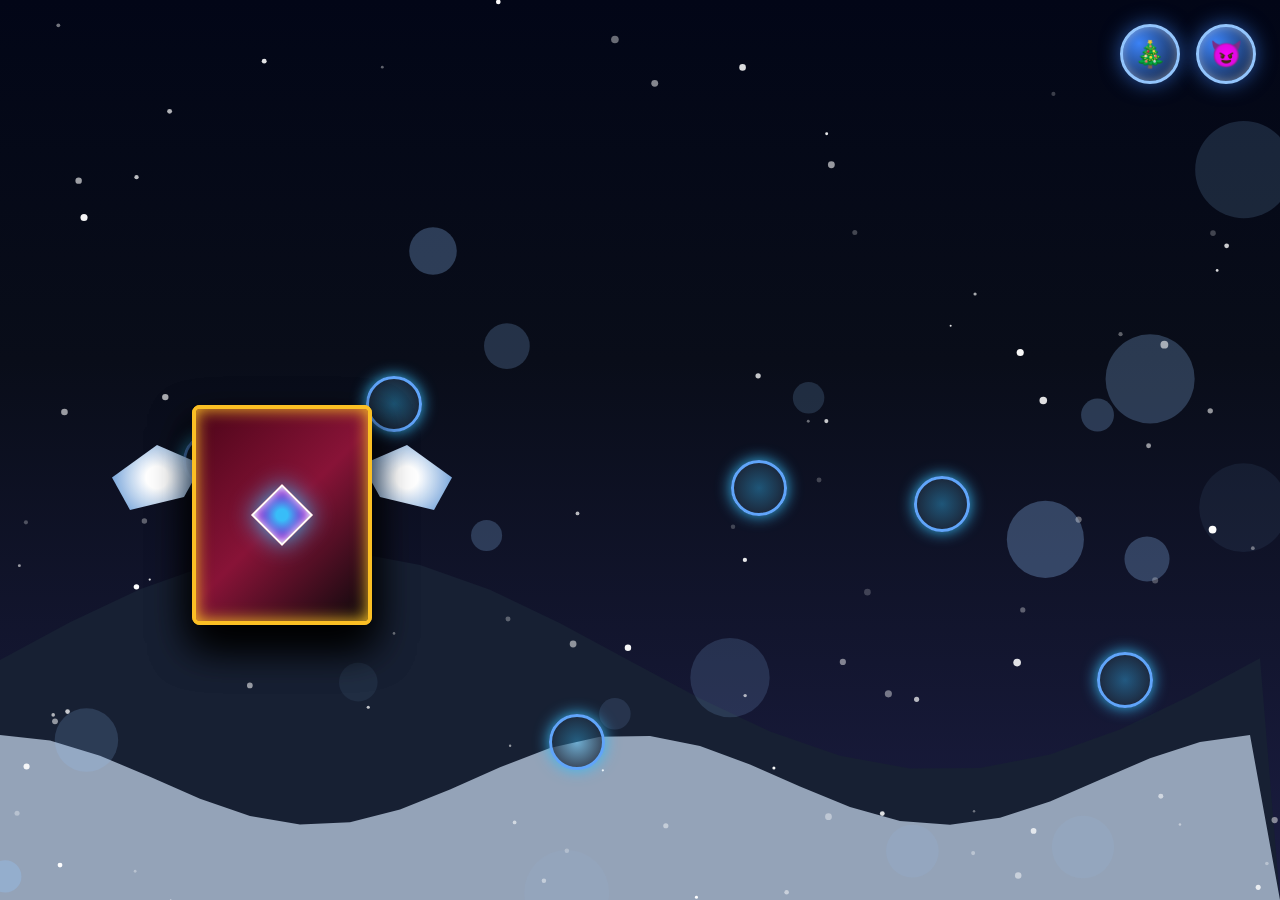
==== index.html @ 7436c9f9 "Fix HTML syntax for opening html tag" ====
<!DOCTYPE html>
<html lang="en"> 
<head>
  <meta charset="UTF-8" />
  <meta name="viewport" content="width=device-width, initial-scale=1.0"/>
  <title>2G Boys Holiday Grimoire 🎄</title>
  <link rel="stylesheet" href="style.css" />
  <link href="https://fonts.googleapis.com/css2?family=Press+Start+2P&family=VT323&display=swap" rel="stylesheet">
</head>
<body>

  <!-- Audio Streams -->
  <audio id="audio-cozy" loop src="cozy-lofi.mp3"></audio>
  <audio id="audio-hype" loop src="hype-festive.mp3"></audio>

  <!-- Game-Quality Multi-layered Canvas World (Snow, Bokeh, Parallax) -->
  <canvas id="game-canvas"></canvas>

  <!-- Interactive Community Snowflake Layer -->
  <div id="snowflake-layer"></div>

  <!-- Winged Grimoire Entity -->
  <div id="grimoire-container" class="flying">
    <div id="grimoire">
      <div class="wing left-wing"></div>
      <div class="cover front-cover">
        <div class="arcane-gem"></div>
      </div>
      <div class="pages-block">
        <div class="message-pane" id="message-pane">
          <h2 class="flourish-title">MERRY CHRISTMAS</h2>
          <p class="flourish-subtitle">From the 2G boys of the free land of America 🇺🇸✨</p>
        </div>
        <div class="screen-pane" id="screen-pane" style="display: none;">
          <iframe 
            id="homealone-iframe"
            src="https://www.youtube.com/embed/rC_Yg_U2N48?enablejsapi=1" 
            title="Home Alone" 
            allow="autoplay; encrypted-media" 
            allowfullscreen>
          </iframe>
        </div>
      </div>
      <div class="cover back-cover"></div>
      <div class="wing right-wing"></div>
    </div>
  </div>

  <!-- Dual Emoji Audio HUD Controls -->
  <div class="hud-dock">
    <button id="btn-holiday" class="hud-orb" title="Festive Vibe">🎄</button>
    <button id="btn-devil" class="hud-orb" title="Phonk Vibe">😈</button>
  </div>

  <!-- Cinematic Flash & Particle Burst Wave -->
  <div id="flash-core"></div>

  <!-- Yu-Gi-Oh Style Hologram Modal -->
  <div id="hologram-modal" class="modal-hidden">
    <div class="holo-card">
      <div class="holo-foil"></div>
      <div class="holo-frame-art" id="holo-portrait"></div>
      <div class="holo-name" id="holo-name">FILLER NAME</div>
      <div class="holo-rank">★ 2G LEGENDARY CREW ★</div>
    </div>
  </div>

  <script src="script.js"></script>
</body>
</html>
---- style.css ----
* {
  box-sizing: border-box;
  margin: 0;
  padding: 0;
  user-select: none;
}

body, html {
  width: 100%;
  height: 100%;
  overflow: hidden;
  font-family: 'Press Start 2P', cursive;
  background-color: #020617;
}

/* Canvas Game World */
#game-canvas {
  position: absolute;
  top: 0;
  left: 0;
  width: 100%;
  height: 100%;
  z-index: 1;
  pointer-events: none;
}

#snowflake-layer {
  position: absolute;
  top: 0;
  left: 0;
  width: 100%;
  height: 100%;
  z-index: 2;
  pointer-events: none;
}

/* HUD Audio Controls */
.hud-dock {
  position: fixed;
  top: 24px;
  right: 24px;
  z-index: 100;
  display: flex;
  gap: 16px;
}

.hud-orb {
  width: 60px;
  height: 60px;
  border-radius: 50%;
  background: radial-gradient(circle at 30% 30%, #3b82f6, #0f172a);
  border: 3px solid #93c5fd;
  box-shadow: 0 0 20px rgba(59, 130, 246, 0.6), inset 0 0 10px rgba(255, 255, 255, 0.4);
  font-size: 26px;
  cursor: pointer;
  display: flex;
  align-items: center;
  justify-content: center;
  transition: transform 0.2s, box-shadow 0.2s;
}

.hud-orb:hover {
  transform: scale(1.15) rotate(8deg);
  box-shadow: 0 0 30px rgba(147, 197, 253, 0.9);
}

.hud-orb.active {
  border-color: #f43f5e;
  box-shadow: 0 0 30px #f43f5e, inset 0 0 15px #ffe4e6;
}

/* Cinematic Flash Core */
#flash-core {
  position: fixed;
  top: 0;
  left: 0;
  width: 100vw;
  height: 100vh;
  background: radial-gradient(circle, #ffffff 15%, rgba(244,63,94,0.8) 50%, rgba(2,6,23,0) 100%);
  opacity: 0;
  pointer-events: none;
  z-index: 500;
  transition: opacity 0.5s ease-out;
}

#flash-core.active {
  opacity: 1;
}

/* Grimoire Entity */
#grimoire-container {
  position: absolute;
  top: 45%;
  left: 15%;
  z-index: 10;
  cursor: pointer;
  perspective: 1400px;
  transition: all 1s cubic-bezier(0.25, 1, 0.5, 1);
}

#grimoire-container.flying {
  animation: atmosphericFlight 5s infinite ease-in-out;
}

@keyframes atmosphericFlight {
  0%, 100% { transform: translateY(0px) rotate(3deg) scale(1); }
  50% { transform: translateY(-30px) rotate(-3deg) scale(1.05); }
}

#grimoire {
  width: 180px;
  height: 220px;
  position: relative;
  transform-style: preserve-3d;
  transition: transform 1.4s cubic-bezier(0.34, 1.56, 0.64, 1);
}

.cover {
  position: absolute;
  width: 100%;
  height: 100%;
  border-radius: 8px;
  background: linear-gradient(135deg, #4c0519 0%, #881337 50%, #09090b 100%);
  border: 4px solid #fbbf24;
  box-shadow: inset 0 0 16px #fbbf24, 0 20px 40px rgba(0,0,0,0.95);
}

.front-cover {
  z-index: 5;
  transform-origin: left center;
  transition: transform 1.4s cubic-bezier(0.4, 0, 0.2, 1);
  display: flex;
  align-items: center;
  justify-content: center;
}

.arcane-gem {
  width: 44px;
  height: 44px;
  background: radial-gradient(circle, #38bdf8 20%, #7e22ce 80%);
  transform: rotate(45deg);
  border: 2px solid #fff;
  box-shadow: 0 0 25px #38bdf8, inset 0 0 10px #fff;
}

.pages-block {
  position: absolute;
  width: 96%;
  height: 96%;
  top: 2%;
  left: 2%;
  background: #fef3c7;
  border-radius: 6px;
  box-shadow: inset 0 0 18px rgba(180, 83, 9, 0.5);
  padding: 18px;
  display: flex;
  flex-direction: column;
  justify-content: center;
  align-items: center;
  text-align: center;
  z-index: 3;
}

/* Artistic Angled Flourishing Red Typography */
.message-pane {
  display: flex;
  flex-direction: column;
  gap: 16px;
  transform: rotate(-3deg);
}

.flourish-title {
  font-size: 14px;
  color: #9f1239;
  text-shadow: 3px 3px #fde047, -1px -1px #fff;
  letter-spacing: 1px;
  transform: rotate(2deg);
}

.flourish-subtitle {
  font-size: 9px;
  color: #1e1b4b;
  line-height: 1.6;
  transform: rotate(-1.5deg);
}

/* Winged Flight Dynamics */
.wing {
  position: absolute;
  top: 40px;
  width: 90px;
  height: 65px;
  background: radial-gradient(circle, #ffffff 20%, rgba(147,197,253,0.85) 80%);
  clip-path: polygon(0 50%, 50% 0, 100% 30%, 80% 80%, 20% 100%);
  z-index: 1;
}

.left-wing { left: -80px; animation: flapL 0.45s infinite alternate ease-in-out; }
.right-wing { right: -80px; transform: scaleX(-1); animation: flapR 0.45s infinite alternate ease-in-out; }

@keyframes flapL { from { transform: rotate(0deg); } to { transform: rotate(-38deg); } }
@keyframes flapR { from { transform: scaleX(-1) rotate(0deg); } to { transform: scaleX(-1) rotate(-38deg); } }

/* Open Screen Transformation */
#grimoire-container.open {
  top: 50% !important;
  left: 50% !important;
  transform: translate(-50%, -50%) scale(2.8) !important;
}

#grimoire-container.open .front-cover {
  transform: rotateY(-172deg);
}

.screen-pane {
  width: 100%;
  height: 100%;
}

.screen-pane iframe {
  width: 100%;
  height: 100%;
  border: none;
  border-radius: 4px;
}

/* Glowing Community Friend Snowflakes with Embedded Face Previews */
.friend-node {
  position: absolute;
  width: 56px;
  height: 56px;
  border-radius: 50%;
  background: radial-gradient(circle, rgba(56,189,248,0.4) 0%, rgba(30,41,59,0.8) 80%);
  border: 3px solid #60a5fa;
  box-shadow: 0 0 15px #38bdf8;
  cursor: pointer;
  display: flex;
  align-items: center;
  justify-content: center;
  overflow: hidden;
  transition: transform 0.3s cubic-bezier(0.34, 1.56, 0.64, 1), box-shadow 0.3s;
  animation: snowflakePulse 3s infinite ease-in-out;
}

@keyframes snowflakePulse {
  0%, 100% { box-shadow: 0 0 12px #38bdf8; transform: scale(1); }
  50% { box-shadow: 0 0 22px #93c5fd, 0 0 35px #f43f5e; transform: scale(1.08); }
}

.friend-node:hover {
  transform: scale(1.4) rotate(15deg);
  border-color: #f43f5e;
}

.friend-thumb {
  width: 100%;
  height: 100%;
  background-size: cover;
  background-position: center;
  opacity: 0.85;
}

/* Yu-Gi-Oh Hologram Card Modal */
#hologram-modal {
  position: fixed;
  top: 0;
  left: 0;
  width: 100vw;
  height: 100vh;
  background: rgba(2, 6, 23, 0.9);
  backdrop-filter: blur(12px);
  z-index: 1000;
  display: flex;
  align-items: center;
  justify-content: center;
  transition: opacity 0.4s;
}

#hologram-modal.modal-hidden {
  opacity: 0;
  pointer-events: none;
}

.holo-card {
  width: 310px;
  height: 430px;
  background: linear-gradient(135deg, #1e293b, #09090b);
  border: 6px solid #fbbf24;
  border-radius: 14px;
  box-shadow: 0 0 60px #38bdf8, inset 0 0 20px #fbbf24;
  display: flex;
  flex-direction: column;
  align-items: center;
  padding: 18px;
  position: relative;
  animation: holoPop 0.5s cubic-bezier(0.175, 0.885, 0.32, 1.275);
}

@keyframes holoPop {
  0% { transform: scale(0.2) rotate(-25deg); opacity: 0; }
  100% { transform: scale(1) rotate(0deg); opacity: 1; }
}

.holo-frame-art {
  width: 100%;
  height: 240px;
  background-size: cover;
  background-position: center;
  border: 3px solid #64748b;
  border-radius: 8px;
  margin-bottom: 16px;
  box-shadow: inset 0 0 16px rgba(0,0,0,0.8);
}

.holo-name {
  font-size: 13px;
  color: #fef08a;
  text-shadow: 2px 2px #b91c1c;
  margin-bottom: 8px;
  text-align: center;
}

.holo-rank {
  font-size: 9px;
  color: #38bdf8;
  letter-spacing: 1.5px;
}
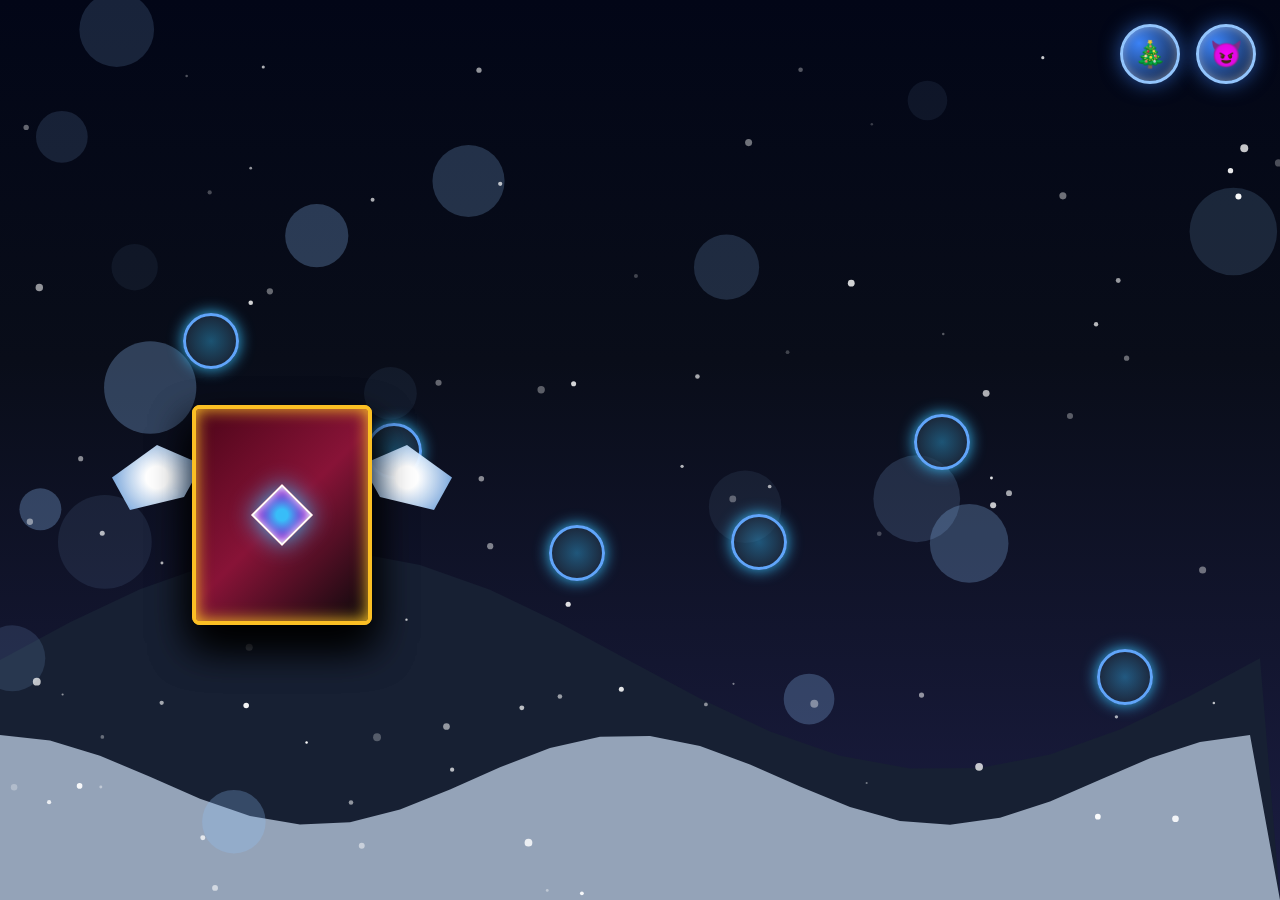
==== commit 4e34edef: "Fix HTML syntax in index.html head section" ====
--- a/index.html
+++ b/index.html
@@ -1,6 +1,6 @@
 <!DOCTYPE html>
 <html lang="en"> 
-<head>
+<head> 
   <meta charset="UTF-8" />
   <meta name="viewport" content="width=device-width, initial-scale=1.0"/>
   <title>2G Boys Holiday Grimoire 🎄</title>
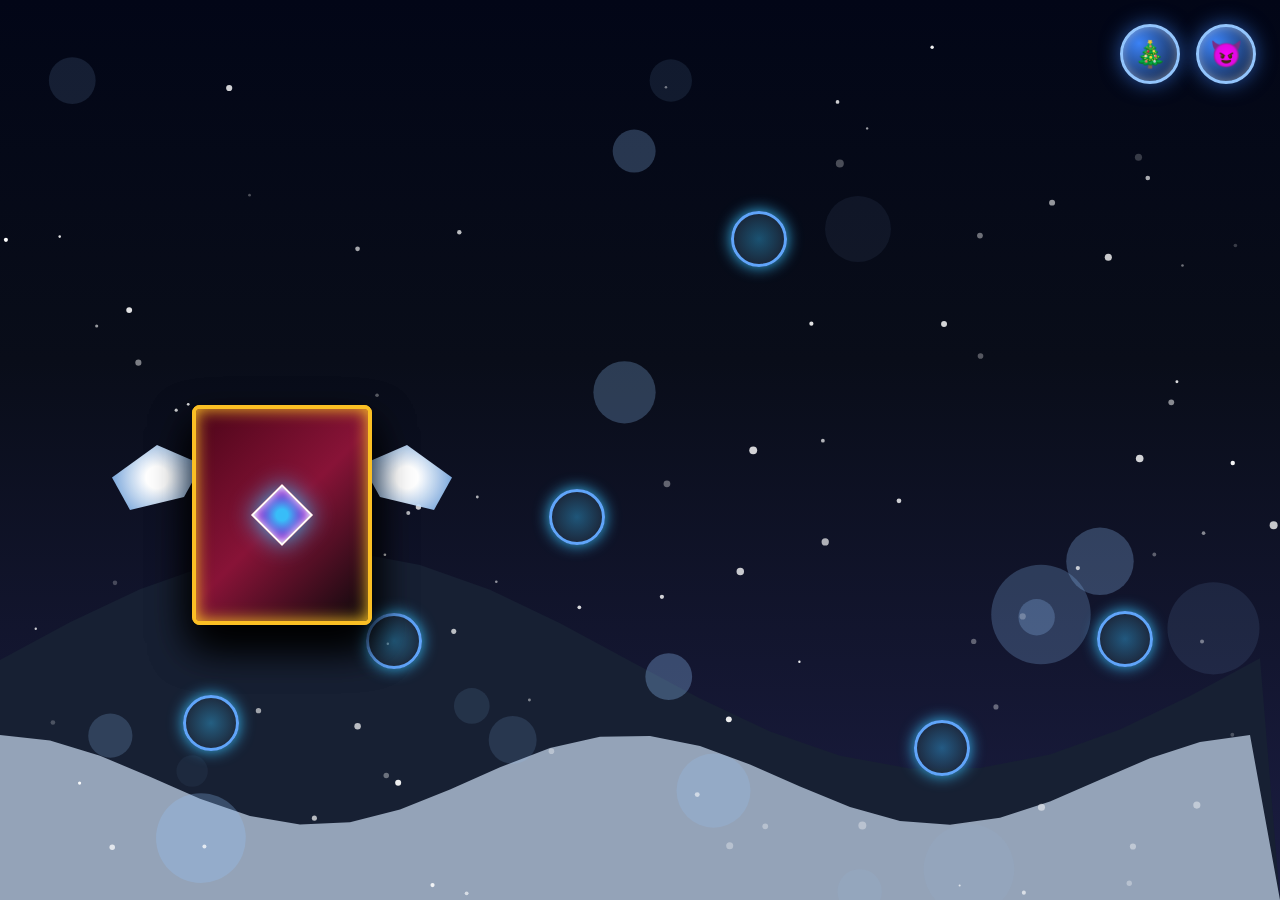
==== commit afbff141: "Add files via upload" ====
--- a/index.html
+++ b/index.html
@@ -1,6 +1,6 @@
 <!DOCTYPE html>
-<html lang="en"> 
-<head> 
+<html lang="en">
+<head>
   <meta charset="UTF-8" />
   <meta name="viewport" content="width=device-width, initial-scale=1.0"/>
   <title>2G Boys Holiday Grimoire 🎄</title>
@@ -67,4 +67,4 @@
 
   <script src="script.js"></script>
 </body>
-</html>
+</html>
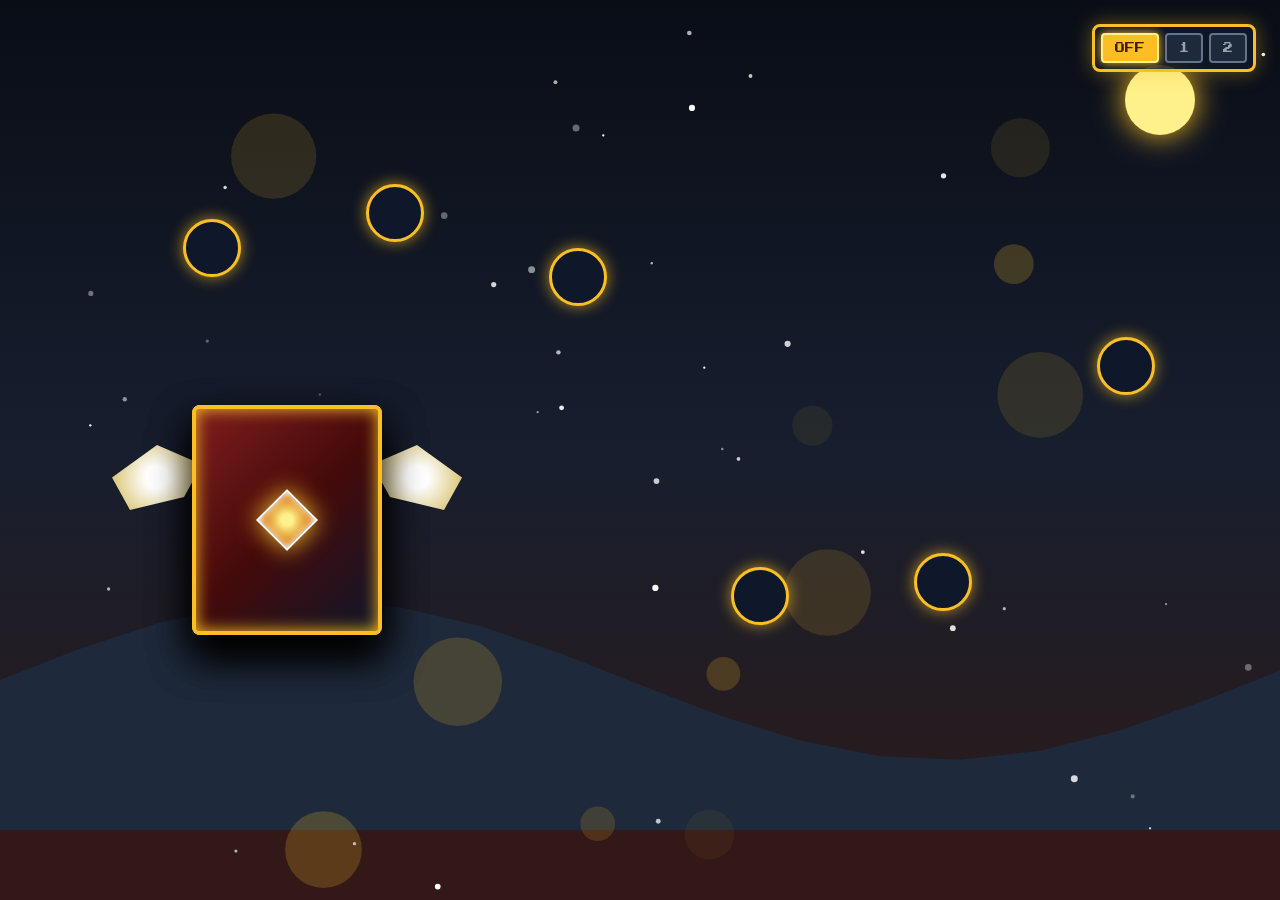
==== commit 05872e38: "Add files via upload" ====
--- a/index.html
+++ b/index.html
@@ -5,18 +5,18 @@
   <meta name="viewport" content="width=device-width, initial-scale=1.0"/>
   <title>2G Boys Holiday Grimoire 🎄</title>
   <link rel="stylesheet" href="style.css" />
-  <link href="https://fonts.googleapis.com/css2?family=Press+Start+2P&family=VT323&display=swap" rel="stylesheet">
+  <link href="https://fonts.googleapis.com/css2?family=Cinzel+Decorative:wght@700&family=Press+Start+2P&family=VT323&display=swap" rel="stylesheet">
 </head>
 <body>
 
-  <!-- Audio Streams -->
-  <audio id="audio-cozy" loop src="cozy-lofi.mp3"></audio>
-  <audio id="audio-hype" loop src="hype-festive.mp3"></audio>
+  <!-- Audio Streams (Track 1 & Track 2) -->
+  <audio id="audio-1" loop src="cozy-lofi.mp3"></audio>
+  <audio id="audio-2" loop src="hype-festive.mp3"></audio>
 
-  <!-- Game-Quality Multi-layered Canvas World (Snow, Bokeh, Parallax) -->
+  <!-- Warm Game-Quality Canvas World (Pixel Moon, Warm Lamps, Sparse Snow, Bokeh) -->
   <canvas id="game-canvas"></canvas>
 
-  <!-- Interactive Community Snowflake Layer -->
+  <!-- Interactive Jarring Real-Face Snowflakes -->
   <div id="snowflake-layer"></div>
 
   <!-- Winged Grimoire Entity -->
@@ -46,13 +46,14 @@
     </div>
   </div>
 
-  <!-- Dual Emoji Audio HUD Controls -->
+  <!-- 1, 2, OFF Music Toggle HUD -->
   <div class="hud-dock">
-    <button id="btn-holiday" class="hud-orb" title="Festive Vibe">🎄</button>
-    <button id="btn-devil" class="hud-orb" title="Phonk Vibe">😈</button>
+    <button class="track-btn active" data-track="off">OFF</button>
+    <button class="track-btn" data-track="1">1</button>
+    <button class="track-btn" data-track="2">2</button>
   </div>
 
-  <!-- Cinematic Flash & Particle Burst Wave -->
+  <!-- Cinematic Warm Flash Core -->
   <div id="flash-core"></div>
 
   <!-- Yu-Gi-Oh Style Hologram Modal -->
--- a/style.css
+++ b/style.css
@@ -10,7 +10,7 @@
   height: 100%;
   overflow: hidden;
   font-family: 'Press Start 2P', cursive;
-  background-color: #020617;
+  background-color: #0f172a;
 }
 
 /* Canvas Game World */
@@ -34,49 +34,53 @@
   pointer-events: none;
 }
 
-/* HUD Audio Controls */
+/* 1, 2, OFF Music Toggle HUD */
 .hud-dock {
   position: fixed;
   top: 24px;
   right: 24px;
   z-index: 100;
   display: flex;
-  gap: 16px;
-}
-
-.hud-orb {
-  width: 60px;
-  height: 60px;
-  border-radius: 50%;
-  background: radial-gradient(circle at 30% 30%, #3b82f6, #0f172a);
-  border: 3px solid #93c5fd;
-  box-shadow: 0 0 20px rgba(59, 130, 246, 0.6), inset 0 0 10px rgba(255, 255, 255, 0.4);
-  font-size: 26px;
+  background: rgba(15, 23, 42, 0.85);
+  border: 3px solid #fbbf24;
+  border-radius: 8px;
+  padding: 6px;
+  gap: 6px;
+  box-shadow: 0 0 20px rgba(251, 191, 36, 0.4);
+}
+
+.track-btn {
+  background: #1e293b;
+  border: 2px solid #64748b;
+  color: #94a3b8;
+  font-family: 'Press Start 2P', cursive;
+  font-size: 10px;
+  padding: 8px 12px;
   cursor: pointer;
-  display: flex;
-  align-items: center;
-  justify-content: center;
-  transition: transform 0.2s, box-shadow 0.2s;
-}
-
-.hud-orb:hover {
-  transform: scale(1.15) rotate(8deg);
-  box-shadow: 0 0 30px rgba(147, 197, 253, 0.9);
-}
-
-.hud-orb.active {
-  border-color: #f43f5e;
-  box-shadow: 0 0 30px #f43f5e, inset 0 0 15px #ffe4e6;
-}
-
-/* Cinematic Flash Core */
+  border-radius: 4px;
+  transition: all 0.2s;
+}
+
+.track-btn:hover {
+  background: #334155;
+  color: #fff;
+}
+
+.track-btn.active {
+  background: #fbbf24;
+  border-color: #fef08a;
+  color: #451a03;
+  box-shadow: 0 0 10px #fbbf24;
+}
+
+/* Cinematic Warm Flash Core */
 #flash-core {
   position: fixed;
   top: 0;
   left: 0;
   width: 100vw;
   height: 100vh;
-  background: radial-gradient(circle, #ffffff 15%, rgba(244,63,94,0.8) 50%, rgba(2,6,23,0) 100%);
+  background: radial-gradient(circle, #fef08a 10%, rgba(251,191,36,0.7) 50%, rgba(15,23,42,0) 100%);
   opacity: 0;
   pointer-events: none;
   z-index: 500;
@@ -104,12 +108,12 @@
 
 @keyframes atmosphericFlight {
   0%, 100% { transform: translateY(0px) rotate(3deg) scale(1); }
-  50% { transform: translateY(-30px) rotate(-3deg) scale(1.05); }
+  50% { transform: translateY(-25px) rotate(-3deg) scale(1.05); }
 }
 
 #grimoire {
-  width: 180px;
-  height: 220px;
+  width: 190px;
+  height: 230px;
   position: relative;
   transform-style: preserve-3d;
   transition: transform 1.4s cubic-bezier(0.34, 1.56, 0.64, 1);
@@ -120,7 +124,7 @@
   width: 100%;
   height: 100%;
   border-radius: 8px;
-  background: linear-gradient(135deg, #4c0519 0%, #881337 50%, #09090b 100%);
+  background: linear-gradient(135deg, #7f1d1d 0%, #450a0a 50%, #0f172a 100%);
   border: 4px solid #fbbf24;
   box-shadow: inset 0 0 16px #fbbf24, 0 20px 40px rgba(0,0,0,0.95);
 }
@@ -137,10 +141,10 @@
 .arcane-gem {
   width: 44px;
   height: 44px;
-  background: radial-gradient(circle, #38bdf8 20%, #7e22ce 80%);
+  background: radial-gradient(circle, #fef08a 20%, #d97706 80%);
   transform: rotate(45deg);
   border: 2px solid #fff;
-  box-shadow: 0 0 25px #38bdf8, inset 0 0 10px #fff;
+  box-shadow: 0 0 25px #fbbf24, inset 0 0 10px #fff;
 }
 
 .pages-block {
@@ -161,27 +165,27 @@
   z-index: 3;
 }
 
-/* Artistic Angled Flourishing Red Typography */
+/* Video Game / Cinematic Typography */
 .message-pane {
   display: flex;
   flex-direction: column;
   gap: 16px;
-  transform: rotate(-3deg);
+  transform: rotate(-2.5deg);
 }
 
 .flourish-title {
-  font-size: 14px;
-  color: #9f1239;
-  text-shadow: 3px 3px #fde047, -1px -1px #fff;
+  font-family: 'Cinzel Decorative', serif;
+  font-size: 16px;
+  color: #991b1b;
+  text-shadow: 2px 2px #fde047;
   letter-spacing: 1px;
-  transform: rotate(2deg);
 }
 
 .flourish-subtitle {
-  font-size: 9px;
+  font-family: 'VT323', monospace;
+  font-size: 16px;
   color: #1e1b4b;
-  line-height: 1.6;
-  transform: rotate(-1.5deg);
+  line-height: 1.3;
 }
 
 /* Winged Flight Dynamics */
@@ -190,7 +194,7 @@
   top: 40px;
   width: 90px;
   height: 65px;
-  background: radial-gradient(circle, #ffffff 20%, rgba(147,197,253,0.85) 80%);
+  background: radial-gradient(circle, #ffffff 20%, rgba(253,230,138,0.85) 80%);
   clip-path: polygon(0 50%, 50% 0, 100% 30%, 80% 80%, 20% 100%);
   z-index: 1;
 }
@@ -224,15 +228,15 @@
   border-radius: 4px;
 }
 
-/* Glowing Community Friend Snowflakes with Embedded Face Previews */
+/* Jarring Real-Face Snowflakes */
 .friend-node {
   position: absolute;
-  width: 56px;
-  height: 56px;
+  width: 58px;
+  height: 58px;
   border-radius: 50%;
-  background: radial-gradient(circle, rgba(56,189,248,0.4) 0%, rgba(30,41,59,0.8) 80%);
-  border: 3px solid #60a5fa;
-  box-shadow: 0 0 15px #38bdf8;
+  background: #0f172a;
+  border: 3px solid #fbbf24;
+  box-shadow: 0 0 15px rgba(251, 191, 36, 0.7);
   cursor: pointer;
   display: flex;
   align-items: center;
@@ -243,12 +247,12 @@
 }
 
 @keyframes snowflakePulse {
-  0%, 100% { box-shadow: 0 0 12px #38bdf8; transform: scale(1); }
-  50% { box-shadow: 0 0 22px #93c5fd, 0 0 35px #f43f5e; transform: scale(1.08); }
+  0%, 100% { box-shadow: 0 0 10px rgba(251, 191, 36, 0.5); transform: scale(1); }
+  50% { box-shadow: 0 0 25px rgba(251, 191, 36, 0.9), 0 0 40px #f43f5e; transform: scale(1.08); }
 }
 
 .friend-node:hover {
-  transform: scale(1.4) rotate(15deg);
+  transform: scale(1.45) rotate(10deg);
   border-color: #f43f5e;
 }
 
@@ -257,7 +261,7 @@
   height: 100%;
   background-size: cover;
   background-position: center;
-  opacity: 0.85;
+  filter: contrast(1.15) saturate(1.1); /* Jarringly real photo look */
 }
 
 /* Yu-Gi-Oh Hologram Card Modal */
@@ -267,7 +271,7 @@
   left: 0;
   width: 100vw;
   height: 100vh;
-  background: rgba(2, 6, 23, 0.9);
+  background: rgba(15, 23, 42, 0.9);
   backdrop-filter: blur(12px);
   z-index: 1000;
   display: flex;
@@ -287,7 +291,7 @@
   background: linear-gradient(135deg, #1e293b, #09090b);
   border: 6px solid #fbbf24;
   border-radius: 14px;
-  box-shadow: 0 0 60px #38bdf8, inset 0 0 20px #fbbf24;
+  box-shadow: 0 0 60px rgba(251, 191, 36, 0.8), inset 0 0 20px #fbbf24;
   display: flex;
   flex-direction: column;
   align-items: center;
@@ -313,6 +317,7 @@
 }
 
 .holo-name {
+  font-family: 'Press Start 2P', cursive;
   font-size: 13px;
   color: #fef08a;
   text-shadow: 2px 2px #b91c1c;
@@ -321,7 +326,8 @@
 }
 
 .holo-rank {
-  font-size: 9px;
-  color: #38bdf8;
-  letter-spacing: 1.5px;
+  font-family: 'VT323', monospace;
+  font-size: 14px;
+  color: #fbbf24;
+  letter-spacing: 2px;
 }
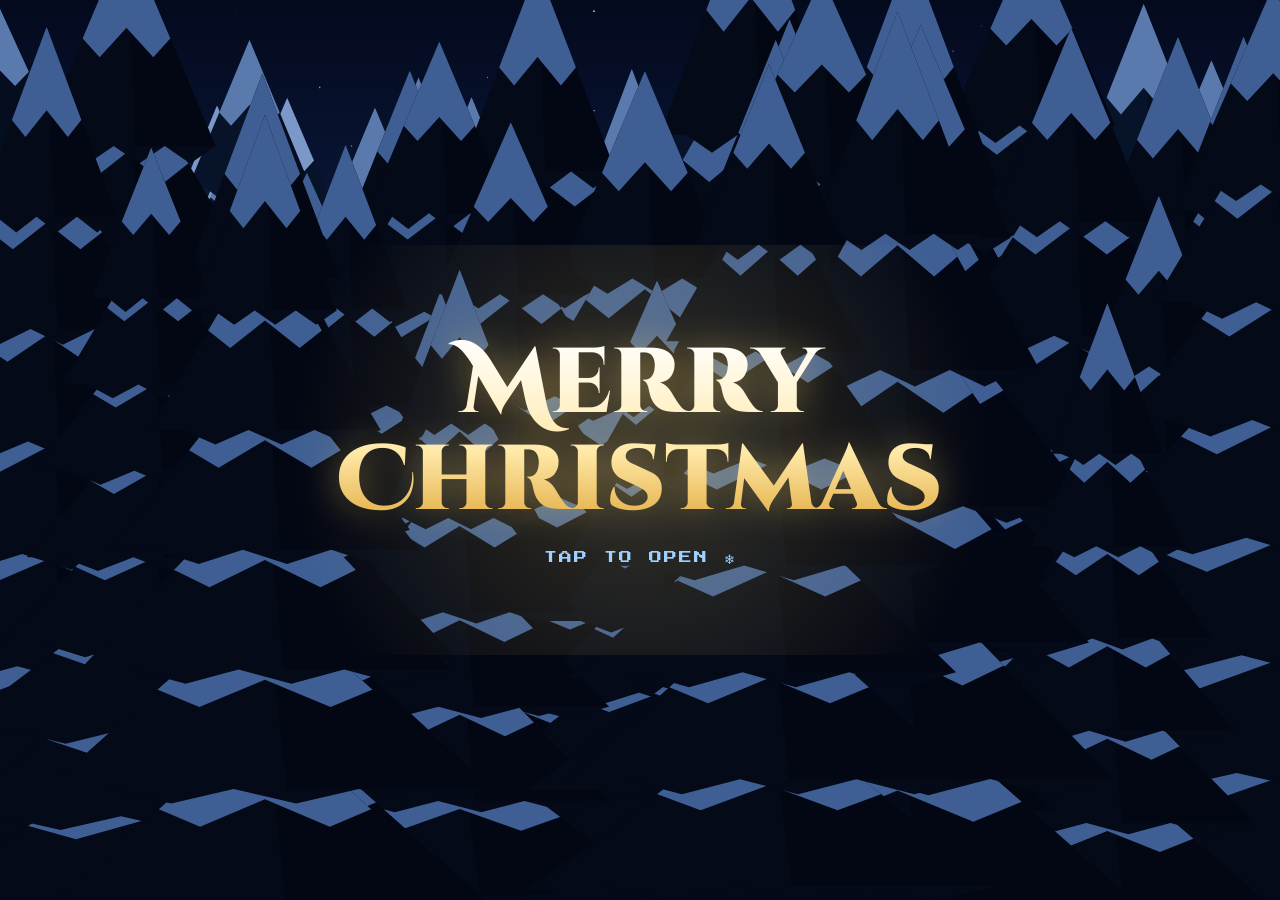
==== commit cd3289b2: "Add files via upload" ====
--- a/index.html
+++ b/index.html
@@ -1,71 +1,418 @@
 <!DOCTYPE html>
 <html lang="en">
 <head>
-  <meta charset="UTF-8" />
-  <meta name="viewport" content="width=device-width, initial-scale=1.0"/>
-  <title>2G Boys Holiday Grimoire 🎄</title>
-  <link rel="stylesheet" href="style.css" />
-  <link href="https://fonts.googleapis.com/css2?family=Cinzel+Decorative:wght@700&family=Press+Start+2P&family=VT323&display=swap" rel="stylesheet">
+<meta charset="utf-8">
+<meta name="viewport" content="width=device-width, initial-scale=1, viewport-fit=cover">
+<title>Merry Christmas ❄ from the 2G Boys</title>
+<meta property="og:title" content="Merry Christmas ❄ from the 2G Boys">
+<meta property="og:description" content="Tap to open your card.">
+<link href="https://fonts.googleapis.com/css2?family=Cinzel+Decorative:wght@700;900&family=Cinzel:wght@500;700&family=Press+Start+2P&display=swap" rel="stylesheet">
+<style>
+*{box-sizing:border-box;margin:0}
+html,body{height:100%;overflow:hidden;background:#050b1f;font-family:'Cinzel',serif;color:#fff;-webkit-tap-highlight-color:transparent}
+canvas{display:block}
+#bg{position:fixed;inset:-3%;width:106%;height:106%;transition:transform .2s ease-out}
+#snow{position:fixed;inset:0;width:100%;height:100%;pointer-events:none}
+.f{position:fixed;left:0;top:0;cursor:pointer;z-index:5;will-change:transform}
+.f:hover{filter:brightness(1.5)}
+#pb{position:fixed;left:0;top:0;width:clamp(120px,20vw,190px);image-rendering:pixelated;cursor:pointer;z-index:6;filter:drop-shadow(0 0 14px #ffd86b99);display:none}
+#music{position:fixed;top:max(10px,env(safe-area-inset-top));right:10px;z-index:90;display:flex;gap:6px}
+#music button{font:600 11px 'Cinzel',serif;color:#cfe6ff;background:#0a1530aa;border:1px solid #6ea8ff66;border-radius:20px;padding:7px 11px;cursor:pointer;backdrop-filter:blur(6px)}
+#music button.on{background:#2a5cc8cc;color:#fff;box-shadow:0 0 12px #6ea8ff}
+#start{background:none!important;position:fixed;inset:0;z-index:100;display:grid;place-items:center;text-align:center;background:radial-gradient(circle at 50% 40%,#16305ccc,#050b1ff2);cursor:pointer;transition:opacity 1s}
+#start h1{font:900 clamp(34px,9vw,92px)/1.05 'Cinzel Decorative',serif;background:linear-gradient(#fff,#ffe9a8 60%,#e0a93c);-webkit-background-clip:text;color:transparent;filter:drop-shadow(0 0 18px #ffd86b66)}
+#start p{margin-top:22px;font:8px/1 'Press Start 2P';font-size:clamp(9px,2.4vw,13px);letter-spacing:2px;color:#9fd0ff;animation:blink 1.4s infinite}
+@keyframes blink{50%{opacity:.25}}
+#start .v{font:700 clamp(12px,3vw,20px) 'Cinzel',serif;letter-spacing:3px;color:#ffe9a8;animation:none;margin-top:14px}
+/* duel intro */
+#duel{position:fixed;inset:0;z-index:50;display:none;pointer-events:none;overflow:hidden}
+#duel.on{display:block;animation:dshake 2.5s forwards}
+#duel .dim{position:absolute;inset:0;background:radial-gradient(circle,#0a0a4acc,#000d)}
+#duel .rays{position:absolute;left:50%;top:50%;width:140vmax;height:140vmax;margin:-70vmax;background:repeating-conic-gradient(#7fb8ff55 0 4deg,transparent 4deg 14deg);mask:radial-gradient(circle,transparent 8%,#000 40%,transparent 70%);animation:spin 5s linear infinite}
+#duel .band{position:absolute;left:-10%;right:-10%;top:50%;height:28vh;margin-top:-14vh;transform:skewY(-4deg);background:linear-gradient(90deg,transparent,#1b1b7ae6 18%,#3a2aa8f0 50%,#1b1b7ae6 82%,transparent);border-block:3px solid #ffd86b;box-shadow:0 0 40px #6a5aff,0 0 90px #3a6aff;display:grid;place-items:center;animation:bandin .35s cubic-bezier(.2,1.4,.4,1) both}
+#duel .band span{display:block;transform:skewY(4deg);font:900 clamp(38px,12vw,150px) 'Cinzel Decorative',serif;letter-spacing:.04em;background:linear-gradient(#fff 20%,#ffe27a 55%,#d58a1f);-webkit-background-clip:text;color:transparent;filter:drop-shadow(0 0 16px #fff9) drop-shadow(0 4px 0 #000);animation:slam .5s .3s cubic-bezier(.1,1.6,.3,1) both}
+#duel .tag{position:absolute;left:0;right:0;top:calc(50% + 17vh);text-align:center;font:8px 'Press Start 2P';font-size:clamp(8px,2vw,12px);letter-spacing:4px;color:#bfe0ff;animation:slam .5s .7s both}
+#duel .flash{position:absolute;inset:0;background:#fff;animation:flash .7s .25s both}
+#duel .face{position:absolute;left:50%;bottom:calc(50% + 11vh);width:clamp(90px,22vw,200px);height:clamp(90px,22vw,200px);margin-left:calc(clamp(90px,22vw,200px)/-2);border-radius:50%;object-fit:cover;border:4px solid #ffd86b;box-shadow:0 0 40px #ffd86b,0 0 90px #6a5aff;animation:slam .5s .55s both}
+@keyframes bandin{from{transform:skewY(-4deg) scaleX(0)}}
+@keyframes slam{from{opacity:0;transform:skewY(4deg) scale(5);letter-spacing:.5em}}
+@keyframes flash{from{opacity:1}to{opacity:0}}
+@keyframes dshake{0%{opacity:0}8%{opacity:1}12%{transform:translate(8px,-6px)}16%{transform:translate(-7px,5px)}20%{transform:none}85%{opacity:1}100%{opacity:0}}
+@keyframes spin{to{transform:rotate(360deg)}}
+/* book view */
+#bv{position:fixed;inset:0;z-index:30;display:none;place-items:center;background:radial-gradient(circle,#0008,#000e);cursor:pointer;overflow:hidden}
+#bv.on{display:grid}
+#bv .rays{position:absolute;width:130vmax;height:130vmax;background:repeating-conic-gradient(#ffe9a866 0 5deg,transparent 5deg 15deg);mask:radial-gradient(circle,#000 0,transparent 45%);animation:spin 50s linear infinite;opacity:0;transition:opacity 1.5s}
+#bv.open .rays{opacity:1}
+#bv .glow{position:absolute;width:90vmin;height:90vmin;border-radius:50%;background:radial-gradient(circle,#ffe9a8aa,#ffb84a33 45%,transparent 70%);opacity:0;transition:opacity 1.5s;animation:pulse 3s infinite}
+#bv.open .glow{opacity:1}
+@keyframes pulse{50%{transform:scale(1.12)}}
+.book{--w:min(90vw,760px);width:var(--w);height:calc(var(--w)*.66);position:relative;perspective:2200px;opacity:0;transform:translateX(-25%) scale(.2) rotate(-12deg);transition:all .9s cubic-bezier(.2,1.3,.4,1)}
+#bv.on .book{opacity:1;transform:translateX(-25%) scale(1)}
+#bv.open .book{transform:translateX(0) scale(1);transition:transform 1.6s ease}
+.pg{position:absolute;top:0;width:50%;height:100%;background:linear-gradient(90deg,#f6e7c1,#fff6dc 12%,#f3e0b5);box-shadow:0 20px 60px #000c,inset 0 0 40px #b8903a55;display:grid;place-items:center;text-align:center;padding:6%}
+.pg.l{left:0;border-radius:10px 0 0 10px;background:linear-gradient(270deg,#f6e7c1,#fff6dc 12%,#f3e0b5)}
+.pg.r{left:50%;border-radius:0 10px 10px 0;box-shadow:0 20px 60px #000c,inset 0 0 40px #b8903a55,3px 2px 0 #e8d4a2,6px 4px 0 #d9c18a,9px 6px 0 #c9ad72}
+.orn{font-size:calc(var(--w)*.24);color:#e0a93c;filter:drop-shadow(0 0 14px #ffd86b);animation:pulse 2.4s infinite}
+.bk small,.lb small{display:block;margin-top:8px;font:8px 'Press Start 2P';color:#8a6a2a}
+.bk q,.lb q{display:block;quotes:none;margin-top:6%;font:600 calc(var(--w)*.025)/1.5 'Cinzel',serif;color:#5a3a12}
+.pg.r h2{font:900 calc(var(--w)*.052)/1.15 'Cinzel Decorative',serif;color:#9b1b2c;text-shadow:0 1px 0 #fff,0 0 18px #ffd86b}
+.pg.r p{margin-top:3%;font:700 max(9px,calc(var(--w)*.026))/1.4 'Cinzel',serif;color:#5a3a12}
+.pg.r h2,.pg.r p,.pg.r .photo{opacity:0;transform:translateY(12px);transition:all 1.2s}
+#bv.p2 .pg.r h2{opacity:1;transform:none;transition-delay:.2s;animation:jump .45s 1.5s infinite alternate}
+#bv.p2 .pg.r p{opacity:1;transform:none;transition-delay:.9s}
+#bv.p2 .pg.r .photo{opacity:1;transform:rotate(-1.5deg);transition-delay:1.6s}
+.cover{position:absolute;left:50%;top:0;width:50%;height:100%;transform-origin:left center;transform-style:preserve-3d;transition:transform 1.9s cubic-bezier(.5,0,.2,1)}
+#bv.open .cover{transform:rotateY(-178deg)}
+.cover>div,.leaf>div{position:absolute;inset:0;backface-visibility:hidden;-webkit-backface-visibility:hidden;border-radius:0 12px 12px 0;display:grid;place-items:center;text-align:center;padding:6%}
+.cover .fr{background:linear-gradient(135deg,#a3243a,#5e0f1e);border:2px solid #f2c14e;box-shadow:inset 0 0 0 10px #7a1426,inset 0 0 0 12px #f2c14e,inset 0 0 60px #000a,0 20px 60px #000c;font:900 calc(var(--w)*.14) 'Cinzel Decorative',serif;color:#ffd86b;text-shadow:0 0 22px #ffb300,0 2px 0 #5a3a00}
+.cover .bk{transform:rotateY(180deg);border-radius:12px 0 0 12px;background:linear-gradient(270deg,#f6e7c1,#fff6dc 12%,#f3e0b5)}
+.cover .bk::after{content:"";position:absolute;inset:0;background:radial-gradient(circle at 100% 50%,#ffe9a8,transparent 60%);opacity:.0;animation:flare 1.9s 1 forwards}
+#bv.open .cover .bk::after{animation-play-state:running}
+@keyframes flare{50%{opacity:.9}}
+.heart{position:fixed;z-index:35;pointer-events:none;animation:rise 4.5s ease-out forwards}
+@keyframes rise{from{opacity:1;transform:translateY(0) scale(.5)}to{opacity:0;transform:translateY(-70vh) translateX(var(--dx)) scale(1.4) rotate(var(--r))}}
+/* video */
+#vd{position:fixed;inset:0;z-index:60;background:#000;display:none;place-items:center}
+#vd.on{display:grid}
+#vd video{width:100%;height:100%;object-fit:contain}
+#fb{display:none;text-align:center;font:900 clamp(40px,12vw,120px) 'Cinzel Decorative'}
+#fb b{display:block;font-size:2.4em;animation:scream .12s infinite}
+@keyframes scream{50%{transform:translate(6px,-5px) scale(1.08)}}
+
+.cover{z-index:2;transition:transform 1.9s cubic-bezier(.5,0,.2,1),z-index 0s .95s}
+#bv.open .cover{z-index:0}
+.leaf{position:absolute;left:50%;top:0;width:50%;height:100%;z-index:1;transform-origin:left center;transform-style:preserve-3d;transition:transform 1.6s cubic-bezier(.5,0,.2,1)}
+#bv.turn .leaf{transform:rotateY(-178deg)}
+.lf{background:linear-gradient(90deg,#f6e7c1,#fff6dc 12%,#f3e0b5);box-shadow:inset 0 0 40px #b8903a55}
+.lb{transform:rotateY(180deg);border-radius:12px 0 0 12px!important;background:linear-gradient(270deg,#f6e7c1,#fff6dc 12%,#f3e0b5)}
+.letter{opacity:0;transition:opacity 1.8s}#bv.txt .letter{opacity:1}
+.letter h3{font:900 max(13px,calc(var(--w)*.04)) 'Cinzel Decorative',serif;color:#9b1b2c;margin-bottom:5%}
+.letter p{font:600 max(9px,calc(var(--w)*.0245))/1.6 'Cinzel',serif;color:#5a3a12}
+.letter em{display:block;margin-top:5%;font:italic 700 max(10px,calc(var(--w)*.026)) 'Cinzel',serif;color:#9b1b2c}
+.photo{margin:5% auto 0;width:92%;aspect-ratio:16/10;background:#fff;padding:2.5%;border-radius:4px;box-shadow:0 8px 24px #0006;position:relative}
+.photo img{width:100%;height:100%;object-fit:cover;display:block}
+.photo.ph img{display:none}.photo.ph::after{content:'+ add group.jpg';position:absolute;inset:2.5%;display:grid;place-items:center;background:linear-gradient(135deg,#cfe0f5,#f6e7c1);font:8px 'Press Start 2P';color:#8a6a2a}
+.flag{display:inline-block;width:1.5em;height:.9em;vertical-align:-.1em;position:relative;background:repeating-linear-gradient(180deg,#b22234 0,#b22234 7.692%,#fff 7.692%,#fff 15.384%);box-shadow:0 1px 3px #0005;animation:wave 1s ease-in-out infinite alternate}
+.flag::before{content:"";position:absolute;left:0;top:0;width:40%;height:53.85%;background:radial-gradient(circle,#fff 0 18%,transparent 22%) 0 0/25% 33.3%,#3c3b6e}
+@keyframes wave{to{transform:skewY(-6deg) scaleX(.96)}}
+@keyframes jump{to{transform:translateY(-6px) scale(1.05) rotate(-1deg)}}
+@keyframes bob{50%{transform:translateX(0) scale(1.03) rotate(.7deg)}}
+#bv.p2 .book{animation:bob 1.1s ease-in-out infinite}
+#cl,#cr{position:absolute;top:0;height:100%;width:50%;transition:transform 3s cubic-bezier(.65,0,.3,1)}
+#cl{left:0}#cr{right:0}
+#start.go #cl{transform:translateX(-101%)}#start.go #cr{transform:translateX(101%)}
+#start .ttl{position:relative;z-index:1;transition:opacity .9s,transform 1.4s}
+#start .ttl::before{content:'';position:absolute;inset:-40%;background:radial-gradient(circle,#ffd86b33,transparent 60%);z-index:-1}
+#start.go .ttl{opacity:0;transform:scale(1.25)}
+#start{pointer-events:auto}#start.go{pointer-events:none}
+@keyframes reveal{from{transform:scale(1.2)}}
+#bg.reveal{animation:reveal 3.4s cubic-bezier(.2,.7,.2,1)}
+#cnt{position:fixed;top:max(10px,env(safe-area-inset-top));left:10px;z-index:90;font:600 11px 'Cinzel',serif;color:#cfe6ff;background:#0a1530aa;border:1px solid #6ea8ff66;border-radius:20px;padding:7px 11px;backdrop-filter:blur(6px)}
+</style>
 </head>
 <body>
-
-  <!-- Audio Streams (Track 1 & Track 2) -->
-  <audio id="audio-1" loop src="cozy-lofi.mp3"></audio>
-  <audio id="audio-2" loop src="hype-festive.mp3"></audio>
-
-  <!-- Warm Game-Quality Canvas World (Pixel Moon, Warm Lamps, Sparse Snow, Bokeh) -->
-  <canvas id="game-canvas"></canvas>
-
-  <!-- Interactive Jarring Real-Face Snowflakes -->
-  <div id="snowflake-layer"></div>
-
-  <!-- Winged Grimoire Entity -->
-  <div id="grimoire-container" class="flying">
-    <div id="grimoire">
-      <div class="wing left-wing"></div>
-      <div class="cover front-cover">
-        <div class="arcane-gem"></div>
-      </div>
-      <div class="pages-block">
-        <div class="message-pane" id="message-pane">
-          <h2 class="flourish-title">MERRY CHRISTMAS</h2>
-          <p class="flourish-subtitle">From the 2G boys of the free land of America 🇺🇸✨</p>
-        </div>
-        <div class="screen-pane" id="screen-pane" style="display: none;">
-          <iframe 
-            id="homealone-iframe"
-            src="https://www.youtube.com/embed/rC_Yg_U2N48?enablejsapi=1" 
-            title="Home Alone" 
-            allow="autoplay; encrypted-media" 
-            allowfullscreen>
-          </iframe>
-        </div>
-      </div>
-      <div class="cover back-cover"></div>
-      <div class="wing right-wing"></div>
-    </div>
+<canvas id="bg"></canvas>
+<canvas id="snow"></canvas>
+<canvas id="pb" width="40" height="24"></canvas>
+<div id="music"><button id="m0" class="on">♪ Silent Night</button><button id="m1">♪ Jingle Bells</button><button id="mm">🔊</button></div>
+<div id="duel"></div>
+<div id="bv"><div class="rays"></div><div class="glow"></div>
+  <div class="book">
+    <div class="pg l"></div>
+    <div class="pg r"><div><h2>MERRY CHRISTMAS!!</h2><p>from the 2G boys of the free land of America <i class="flag"></i></p><div class="photo"><img id="gp" alt=""></div></div></div>
+    <div class="leaf"><div class="lf"><div class="letter"><h3>Dear Community Members,</h3><p>may the warmth of this Christmas fill every home among us. You are the reason this place feels like family: you carried one another and turned a far-off land into home. We are so grateful for you. May your table be full, your heart be light, and your faith be renewed by the Child in the manger. Wherever you celebrate tonight, know that you are loved.</p><em>with love, the 2G boys</em></div></div>
+      <div class="lb"><div><div class="orn">✦</div><small>♥ ♥ ♥</small><q>Fear not: for, behold, I bring you good tidings of great joy.<br><i>Luke 2:10</i></q></div></div></div>
+    <div class="cover"><div class="fr">2G</div><div class="bk"><div><div class="orn">✦</div><small>♥ ♥ ♥</small><q>Glory to God in the highest, and on earth peace, good will toward men.<br><i>Luke 2:14</i></q></div></div></div>
   </div>
-
-  <!-- 1, 2, OFF Music Toggle HUD -->
-  <div class="hud-dock">
-    <button class="track-btn active" data-track="off">OFF</button>
-    <button class="track-btn" data-track="1">1</button>
-    <button class="track-btn" data-track="2">2</button>
-  </div>
-
-  <!-- Cinematic Warm Flash Core -->
-  <div id="flash-core"></div>
-
-  <!-- Yu-Gi-Oh Style Hologram Modal -->
-  <div id="hologram-modal" class="modal-hidden">
-    <div class="holo-card">
-      <div class="holo-foil"></div>
-      <div class="holo-frame-art" id="holo-portrait"></div>
-      <div class="holo-name" id="holo-name">FILLER NAME</div>
-      <div class="holo-rank">★ 2G LEGENDARY CREW ★</div>
-    </div>
-  </div>
-
-  <script src="script.js"></script>
+</div>
+<div id="vd"><video id="v" playsinline></video><div id="fb"><b>😱</b>AAAHHHH!</div></div>
+<div id="start"><canvas id="cl"></canvas><canvas id="cr"></canvas><div class="ttl"><h1>Merry<br>Christmas</h1><p>TAP TO OPEN ❄</p></div></div>
+<div id="cnt">❄ 0/0</div>
+
+<script>
+/* ===== EDIT ME =====
+   Each friend is 'Name'  or  ['Name','faces/name.jpg']  (square-ish photo committed to the repo) */
+const NAMES=Array.from({length:50},(_,i)=>'Friend '+(i+1)); // <- REPLACE with your list, e.g. ['Aziz',['Dani','faces/dani.jpg'],...] (any count, ~50 is great)
+const GROUP_PHOTO='group.jpg'; // group photo shown on the last page
+const VIDEO_SRC='homealone.mp4'; // put your clip next to index.html (see README note)
+/* =================== */
+const $=s=>document.querySelector(s);
+function showErr(e){console.error(e);let d=document.getElementById('err');if(!d){d=document.createElement('div');d.id='err';d.style.cssText='position:fixed;left:0;right:0;bottom:0;z-index:999;background:#300c;color:#fff;font:11px monospace;padding:6px;pointer-events:none';document.body.appendChild(d)}d.textContent='⚠ '+(e&&e.message||e);clearTimeout(d.t);d.t=setTimeout(()=>d.remove(),8000)}
+addEventListener('error',e=>showErr(e.error||e.message));
+const rng=a=>()=>{a|=0;a=a+0x6D2B79F5|0;let t=Math.imul(a^a>>>15,1|a);t=t+Math.imul(t^t>>>7,61|t)^t;return((t^t>>>14)>>>0)/4294967296};
+const bg=$('#bg'),sn=$('#snow'),bx=bg.getContext('2d'),sx=sn.getContext('2d');
+let W,H,DPR,sparks=[];
+
+/* ---------- WINTER WONDERLAND (layered, painted once) ---------- */
+function pine(c,x,y,s,col,lit,r){
+  const n=6+(r()*3|0),w=s*.3;
+  c.fillStyle=col;c.fillRect(x-s*.025,y-s*.1,s*.05,s*.1);
+  for(let i=0;i<n;i++){
+    const yb=y-s*(.08+.9*i/n)+s*.05,yt=y-s*(.08+.9*(i+1.3)/n),hw=w*(1-i/n*.82)*(.9+r()*.2),k=7;
+    const p=new Path2D();p.moveTo(x,yt);p.lineTo(x-hw,yb);
+    for(let j=1;j<=k;j++)p.lineTo(x-hw+2*hw*j/k,yb-(j%2?0:-s*.018));
+    p.closePath();c.fillStyle=col;c.fill(p);
+    c.save();c.clip(p);
+    c.fillStyle='rgba(0,0,10,.28)';c.beginPath();c.moveTo(x,yt);c.lineTo(x+hw,yb);c.lineTo(x+hw*.1,yb);c.fill();
+    c.fillStyle=lit;c.beginPath();c.moveTo(x,yt);c.lineTo(x-hw*1.05,yb-(yb-yt)*.38);
+    for(let j=0;j<=6;j++)c.lineTo(x-hw*.9+hw*1.8*j/6,yb-(yb-yt)*(.42+(j%2)*.14));
+    c.lineTo(x+hw,yb-(yb-yt)*.5);c.fill();c.restore();
+  }
+}
+function drawBG(){
+  const r=rng(11),c=bx;c.setTransform(DPR,0,0,DPR,0,0);c.filter='none';
+  let g=c.createLinearGradient(0,0,0,H);g.addColorStop(0,'#03071a');g.addColorStop(.45,'#12295a');g.addColorStop(.75,'#3f6ca8');g.addColorStop(1,'#a9c8e8');
+  c.fillStyle=g;c.fillRect(0,0,W,H);
+  for(let i=0;i<260;i++){c.fillStyle=`rgba(255,255,255,${.2+r()*.8})`;const s=r()*1.6;c.fillRect(r()*W,r()*H*.6,s,s)}
+  c.globalCompositeOperation='lighter';
+  for(let k=0;k<3;k++){
+    const ph=r()*6,col=['90,255,190','120,180,255','190,120,255'][k];
+    g=c.createLinearGradient(0,H*.05,0,H*.5);g.addColorStop(0,`rgba(${col},0)`);g.addColorStop(.3,`rgba(${col},.22)`);g.addColorStop(1,`rgba(${col},0)`);
+    c.strokeStyle=g;c.lineWidth=7;
+    for(let x=0;x<W;x+=6){const y=H*(.14+.07*k)+Math.sin(x/W*5+ph)*H*.07+Math.sin(x/W*13+ph*2)*H*.02;c.beginPath();c.moveTo(x,y);c.lineTo(x+Math.sin(x*.02+ph)*10,y+H*(.22+.1*Math.sin(x/W*9+ph)));c.stroke()}
+  }
+  c.globalCompositeOperation='source-over';
+  // moon
+  const mx=W*.78,my=H*.2;g=c.createRadialGradient(mx,my,0,mx,my,H*.35);g.addColorStop(0,'rgba(255,250,225,.95)');g.addColorStop(.06,'rgba(255,250,225,.9)');g.addColorStop(.07,'rgba(200,225,255,.35)');g.addColorStop(1,'rgba(120,170,255,0)');
+  c.fillStyle=g;c.fillRect(0,0,W,H);
+  // mountains
+  const ridge=(base,amp,col1,col2,rough)=>{
+    const ph=[r()*9,r()*9,r()*9];c.beginPath();c.moveTo(0,H);
+    for(let x=0;x<=W;x+=3)c.lineTo(x,base-amp*(Math.sin(x/W*2.4+ph[0])*.5+Math.sin(x/W*6+ph[1])*.3+Math.abs(Math.sin(x/W*15+ph[2]))*.18*rough+(r()-.5)*.04*rough));
+    c.lineTo(W,H);g=c.createLinearGradient(0,base-amp,0,base+amp*.6);g.addColorStop(0,col1);g.addColorStop(1,col2);c.fillStyle=g;c.fill()};
+  const fog=(y,h,a)=>{g=c.createLinearGradient(0,y-h,0,y+h);g.addColorStop(0,'rgba(170,205,240,0)');g.addColorStop(.5,`rgba(170,205,240,${a})`);g.addColorStop(1,'rgba(170,205,240,0)');c.fillStyle=g;c.fillRect(0,y-h,W,h*2)};
+  ridge(H*.62,H*.2,'#e8f1ff','#5e86bd',1);fog(H*.64,H*.07,.35);
+  ridge(H*.7,H*.12,'#a9c4e6','#35588f',1.4);fog(H*.7,H*.06,.4);
+  const gy=H*.78;
+  const row=(n,y0,sz,col,lit,jit)=>{for(let i=0;i<n;i++){pine(c,r()*W*1.1-W*.05,y0+r()*jit,sz*(.7+r()*.6),col,lit,r)}};
+  row(60,gy-H*.04,H*.14,'#17345f','#a5c0e8',H*.03);fog(gy-H*.02,H*.05,.45);
+  // cabin
+  const cx=W*.64,cy=gy+H*.025,cw=Math.min(W*.13,150),ch=cw*.55;
+  c.fillStyle='#2a1a14';c.fillRect(cx,cy-ch,cw,ch);
+  c.fillStyle='#1a0f0c';c.beginPath();c.moveTo(cx-cw*.1,cy-ch);c.lineTo(cx+cw/2,cy-ch-cw*.38);c.lineTo(cx+cw*1.1,cy-ch);c.fill();
+  c.fillStyle='#eaf3ff';c.beginPath();c.moveTo(cx-cw*.12,cy-ch+2);c.lineTo(cx+cw/2,cy-ch-cw*.42);c.lineTo(cx+cw*1.12,cy-ch+2);c.lineTo(cx+cw,cy-ch-1);c.lineTo(cx+cw/2,cy-ch-cw*.32);c.lineTo(cx,cy-ch-1);c.fill();
+  [[.14],[.62]].forEach(([o])=>{const wx=cx+cw*o,wy=cy-ch*.8;g=c.createRadialGradient(wx+cw*.1,wy+cw*.08,0,wx+cw*.1,wy+cw*.08,cw*.7);g.addColorStop(0,'rgba(255,190,90,.7)');g.addColorStop(1,'rgba(255,150,40,0)');c.fillStyle=g;c.fillRect(wx-cw*.6,wy-cw*.6,cw*1.4,cw*1.4);c.fillStyle='#ffc766';c.fillRect(wx,wy,cw*.2,cw*.17)});
+  row(40,gy+H*.01,H*.22,'#0f2849','#c3d8f5',H*.05);fog(gy+H*.03,H*.05,.35);
+  // ground
+  g=c.createLinearGradient(0,gy,0,H);g.addColorStop(0,'#c8dcf5');g.addColorStop(.4,'#e9f3ff');g.addColorStop(1,'#8fb0dc');
+  c.fillStyle=g;c.beginPath();c.moveTo(0,H);
+  for(let x=0;x<=W;x+=6)c.lineTo(x,gy+H*.03+Math.sin(x/W*4+1)*H*.012+Math.sin(x/W*11)*H*.005);
+  c.lineTo(W,H);c.fill();
+  for(let k=0;k<4;k++){c.strokeStyle=`rgba(120,160,215,${.15+k*.05})`;c.lineWidth=2;c.beginPath();for(let x=0;x<=W;x+=8){const y=H*(.84+k*.035)+Math.sin(x/W*(3+k)+k*2)*H*.015;x?c.lineTo(x,y):c.moveTo(x,y)}c.stroke()}
+  // ===== NATIVITY =====
+  {const px=W*.4,yb=gy+H*.075,sw=Math.min(H*.22,W*.24),sh=sw*.72,dk='#120a06';
+  c.globalCompositeOperation='lighter';
+  g=c.createLinearGradient(0,H*.13,0,yb);g.addColorStop(0,'rgba(255,240,170,.45)');g.addColorStop(1,'rgba(255,215,110,.05)');
+  c.fillStyle=g;c.beginPath();c.moveTo(px-2,H*.13);c.lineTo(px+2,H*.13);c.lineTo(px+sw*.6,yb);c.lineTo(px-sw*.6,yb);c.fill();
+  g=c.createRadialGradient(px,yb-sh*.3,0,px,yb-sh*.3,sw*1.4);g.addColorStop(0,'rgba(255,225,130,.55)');g.addColorStop(1,'rgba(255,190,80,0)');c.fillStyle=g;c.fillRect(px-sw*1.5,yb-sh*1.8,sw*3,sh*2.2);
+  c.globalCompositeOperation='source-over';
+  g=c.createRadialGradient(px,yb-sh*.25,0,px,yb-sh*.25,sw*.6);g.addColorStop(0,'#fff4b8');g.addColorStop(.5,'#e59a30');g.addColorStop(1,'#4a2810');
+  c.fillStyle=g;c.fillRect(px-sw/2,yb-sh,sw,sh);c.fillStyle=dk;
+  c.beginPath();c.arc(px-sw*.2,yb-sh*.46,sw*.038,0,7);c.fill();c.beginPath();c.moveTo(px-sw*.2,yb-sh*.4);c.lineTo(px-sw*.31,yb);c.lineTo(px-sw*.07,yb);c.fill();
+  c.beginPath();c.arc(px+sw*.22,yb-sh*.62,sw*.038,0,7);c.fill();c.beginPath();c.moveTo(px+sw*.22,yb-sh*.56);c.lineTo(px+sw*.14,yb);c.lineTo(px+sw*.3,yb);c.fill();c.fillRect(px+sw*.33,yb-sh*.7,sw*.012,sh*.7);
+  c.beginPath();c.moveTo(px-sw*.1,yb-sh*.16);c.lineTo(px+sw*.1,yb-sh*.16);c.lineTo(px+sw*.07,yb);c.lineTo(px-sw*.07,yb);c.fill();
+  c.globalCompositeOperation='lighter';g=c.createRadialGradient(px,yb-sh*.2,0,px,yb-sh*.2,sw*.22);g.addColorStop(0,'rgba(255,255,255,1)');g.addColorStop(1,'rgba(255,240,170,0)');c.fillStyle=g;c.fillRect(px-sw*.25,yb-sh*.45,sw*.5,sw*.5);c.globalCompositeOperation='source-over';
+  c.fillStyle='#24160d';c.fillRect(px-sw*.52,yb-sh,sw*.05,sh);c.fillRect(px+sw*.47,yb-sh,sw*.05,sh);
+  c.beginPath();c.moveTo(px,yb-sh*1.4);c.lineTo(px-sw*.72,yb-sh*.86);c.lineTo(px+sw*.72,yb-sh*.86);c.fill();
+  c.strokeStyle='#eaf3ff';c.lineWidth=sw*.04;c.lineJoin='round';c.beginPath();c.moveTo(px-sw*.72,yb-sh*.86);c.lineTo(px,yb-sh*1.4);c.lineTo(px+sw*.72,yb-sh*.86);c.stroke();
+  // three wise men on camels, walking toward the stable
+  const camel=(x,y,s)=>{c.fillStyle=c.strokeStyle='#0b0f1e';c.lineWidth=s*.07;c.lineCap='round';
+    c.beginPath();c.ellipse(x,y-s*.5,s*.5,s*.22,0,0,7);c.fill();c.beginPath();c.ellipse(x-s*.1,y-s*.75,s*.12,s*.14,0,0,7);c.fill();
+    c.beginPath();c.moveTo(x+s*.4,y-s*.6);c.quadraticCurveTo(x+s*.62,y-s*.8,x+s*.7,y-s*1.05);c.stroke();
+    c.beginPath();c.ellipse(x+s*.74,y-s*1.07,s*.09,s*.05,-.3,0,7);c.fill();
+    for(const o of[-.35,-.2,.2,.35]){c.beginPath();c.moveTo(x+s*o,y-s*.35);c.lineTo(x+s*o+(o>0?.03:-.03)*s,y);c.stroke()}
+    c.beginPath();c.arc(x-s*.1,y-s*1.0,s*.07,0,7);c.fill();c.beginPath();c.moveTo(x-s*.1,y-s*.93);c.lineTo(x-s*.22,y-s*.7);c.lineTo(x+s*.02,y-s*.7);c.fill();
+    c.fillStyle='#ffd86b';c.fillRect(x-s*.13,y-s*1.12,s*.06,s*.04)};
+  [.06,.15,.24].forEach((o,i)=>camel(W*o,gy+H*.06+i*H*.006,H*.085));
+  // shepherds + sheep
+  const sheep=(x,y,s)=>{c.fillStyle='#e6effa';c.beginPath();c.ellipse(x,y-s*.35,s*.4,s*.28,0,0,7);c.fill();c.fillStyle='#2a2a38';c.beginPath();c.arc(x+s*.42,y-s*.4,s*.14,0,7);c.fill();c.fillRect(x-s*.25,y-s*.15,s*.06,s*.15);c.fillRect(x+s*.15,y-s*.15,s*.06,s*.15)};
+  sheep(W*.81,gy+H*.075,H*.035);sheep(W*.85,gy+H*.085,H*.03);sheep(W*.78,gy+H*.09,H*.028);
+  c.fillStyle=dk;const shx=W*.91,shy=gy+H*.09,hs=H*.075;c.beginPath();c.arc(shx,shy-hs*.82,hs*.1,0,7);c.fill();c.beginPath();c.moveTo(shx,shy-hs*.7);c.lineTo(shx-hs*.2,shy);c.lineTo(shx+hs*.2,shy);c.fill();c.fillRect(shx+hs*.25,shy-hs*1.05,hs*.03,hs*1.05);}
+  // blurred foreground trees (depth of field)
+  c.filter=`blur(${Math.round(H*.004)}px)`;
+  pine(c,W*.04,H*1.02,H*.95,'#071a33','#8fb0dc',r);pine(c,W*.96,H*1.03,H*.85,'#071a33','#8fb0dc',r);pine(c,W*-.04,H*1.05,H*.7,'#050f22','#6f90c0',r);
+  c.filter='none';
+  g=c.createRadialGradient(W/2,H/2,H*.4,W/2,H/2,H*.95);g.addColorStop(0,'rgba(0,0,20,0)');g.addColorStop(1,'rgba(0,0,25,.55)');c.fillStyle=g;c.fillRect(0,0,W,H);
+  sparks=Array.from({length:70},()=>({x:r()*W,y:H*(.8+r()*.2),p:r()*6,s:2+r()*4}));
+}
+
+/* ---------- SNOW ---------- */
+const dot=document.createElement('canvas');dot.width=dot.height=32;
+{const d=dot.getContext('2d'),g=d.createRadialGradient(16,16,0,16,16,16);g.addColorStop(0,'#fff');g.addColorStop(.4,'rgba(255,255,255,.7)');g.addColorStop(1,'rgba(255,255,255,0)');d.fillStyle=g;d.fillRect(0,0,32,32)}
+let flakes=[],parts=[];
+function seedSnow(){flakes=Array.from({length:Math.min(260,W*H/5000|0)},()=>({x:Math.random()*W,y:Math.random()*H,z:Math.random(),p:Math.random()*6}))}
+
+/* ---------- UNIQUE FRIEND SNOWFLAKES ---------- */
+function flakeIcon(seed,S){
+  const r=rng(seed*7919+13),c=document.createElement('canvas');c.width=c.height=S;const x=c.getContext('2d');
+  x.translate(S/2,S/2);x.lineCap=x.lineJoin='round';
+  const M=S*.44,hue=165+r()*120,N=r()<.78?6:(r()<.5?8:12),n=2+(r()*4|0),br=[];
+  for(let i=0;i<n;i++)br.push({d:.15+r()*.7,l:(.1+r()*.26)*(N>6?.7:1),a:.3+r()*.6,tip:r()*4|0,two:r()<.3});
+  const ring=r()<.45?.2+r()*.4:0,hex=r()<.6,plate=r()<.3,stem=r()<.3,tipS=r()*3|0,star=r()<.3;
+  for(let pass=0;pass<2;pass++){
+    x.strokeStyle=x.fillStyle=pass?'#fff':`hsla(${hue},100%,72%,.5)`;x.lineWidth=pass?S*.014:S*.05;x.shadowColor='hsla('+hue+',100%,70%,.9)';x.shadowBlur=pass?S*.03:S*.08;
+    if(plate){x.save();x.globalAlpha=pass?.22:.35;x.beginPath();for(let k=0;k<N;k++)x.lineTo(Math.cos(k*6.283/N)*M*.5,Math.sin(k*6.283/N)*M*.5);x.closePath();x.fill();x.restore()}
+    for(let k=0;k<N;k++){x.save();x.rotate(k*6.283/N);
+      x.beginPath();x.moveTo(0,0);x.lineTo(0,-M);x.stroke();
+      if(stem){x.beginPath();x.moveTo(-S*.025,-M*.15);x.lineTo(-S*.025,-M*.8);x.moveTo(S*.025,-M*.15);x.lineTo(S*.025,-M*.8);x.stroke()}
+      br.forEach(b=>{const y=-M*b.d,L=S*b.l;for(const s of[-1,1])for(const o of(b.two?[0,.14]:[0])){const y0=y-o*M,ex=s*L*Math.sin(b.a)*(1-o*2),ey=y0-L*Math.cos(b.a)*(1-o*2);
+        x.beginPath();x.moveTo(0,y0);x.lineTo(ex,ey);x.stroke();
+        if(b.tip==1){x.beginPath();x.arc(ex,ey,S*.02,0,7);x.fill()}
+        if(b.tip==2){x.beginPath();x.moveTo(ex,ey);x.lineTo(ex+s*L*.3,ey-L*.1);x.moveTo(ex,ey);x.lineTo(ex-s*L*.1,ey-L*.3);x.stroke()}}});
+      x.beginPath();
+      if(tipS==0){x.moveTo(-S*.04,-M);x.lineTo(0,-M-S*.04);x.lineTo(S*.04,-M)}
+      else if(tipS==1)x.arc(0,-M-S*.02,S*.025,0,7);
+      else{x.moveTo(0,-M-S*.05);x.lineTo(S*.025,-M);x.lineTo(0,-M+S*.05);x.lineTo(-S*.025,-M);x.closePath()}
+      x.stroke();x.restore()}
+    if(ring){x.beginPath();x.arc(0,0,M*ring,0,7);x.stroke()}
+    if(star){x.beginPath();for(let k=0;k<N*2;k++){const a=k*Math.PI/N,rr=k%2?M*.16:M*.3;x.lineTo(Math.cos(a)*rr,Math.sin(a)*rr)}x.closePath();x.stroke()}
+    if(hex){x.beginPath();for(let k=0;k<6;k++)x.lineTo(Math.cos(k*Math.PI/3)*M*.18,Math.sin(k*Math.PI/3)*M*.18);x.closePath();pass?x.fill():x.stroke()}
+  }
+  return c}
+let seen=new Set();try{seen=new Set(JSON.parse(localStorage.getItem('2gseen')||'[]'))}catch(e){}
+const F=NAMES.map((e,i)=>{const[name,face]=[].concat(e),S=96+(i*37%40),c=flakeIcon(i+1,S*2);
+  c.style.width=c.style.height=S+'px';c.className='f';c.title=name;c.style.display='none';document.body.appendChild(c);
+  const f={name,face,S,c,shown:0,vis:false,done:seen.has(name),im:null};
+  if(face){const im=new Image();im.onload=()=>{f.im=im;dress(f)};im.src=face}
+  c.onclick=()=>{if(state!=='fly')return;const q=c.getBoundingClientRect();burst(q.x+q.width/2,q.y+q.height/2,70);duel(name,face);
+    if(!f.done){f.done=true;seen.add(name);try{localStorage.setItem('2gseen',JSON.stringify([...seen]))}catch(e){}dress(f);updateCount(true)}};
+  if(f.done)dress(f);return f});
+function dress(f){const x=f.c.getContext('2d'),S=f.S,im=f.im;
+  if(im){const R=S*.34,m=Math.min(im.width,im.height);x.save();x.beginPath();x.arc(S,S,R,0,7);x.clip();x.drawImage(im,(im.width-m)/2,(im.height-m)/2,m,m,S-R,S-R,R*2,R*2);x.restore();x.strokeStyle='#ffe27a';x.lineWidth=4;x.beginPath();x.arc(S,S,R,0,7);x.stroke()}
+  if(f.done){x.strokeStyle='rgba(255,216,107,.85)';x.lineWidth=3;x.beginPath();x.arc(S,S,S*.96,0,7);x.stroke();
+    x.fillStyle='#ffd86b';x.beginPath();x.arc(S*1.62,S*.38,S*.2,0,7);x.fill();x.fillStyle='#3a2200';x.font=`bold ${S*.26}px sans-serif`;x.textAlign='center';x.textBaseline='middle';x.fillText('✓',S*1.62,S*.39)}}
+function updateCount(click){const n=F.filter(f=>f.done).length;$('#cnt').textContent=`❄ ${n}/${F.length}`;
+  if(click&&n===F.length&&!updateCount.d){updateCount.d=1;$('#cnt').textContent='❄ you found everyone! ❄';[0,300,600,900,1300,1700].forEach(t=>setTimeout(()=>burst(W*Math.random(),H*(.15+Math.random()*.45),170),t))}}
+updateCount();
+const slots=[];
+function pick(){let b=null,bs=1e9;for(const f of F){if(f.vis)continue;const sc=f.shown+(f.done?1.5:0)+Math.random()*.9;if(sc<bs){bs=sc;b=f}}return b}
+function assign(s){const f=pick();if(!f)return;if(s.f){s.f.vis=false;s.f.c.style.display='none'}s.f=f;f.vis=true;f.shown++;f.c.style.display='';s.x0=s.lane*W+(Math.random()-.5)*W*.08}
+function placeFlakes(){slots.forEach(s=>{if(s.f){s.f.vis=false;s.f.c.style.display='none'}});slots.length=0;const V=Math.min(F.length,W<700?5:9);
+  for(let i=0;i<V;i++){const s={f:null,lane:(i+.5)/V,v:12+Math.random()*14,p:Math.random()*6,rot:(Math.random()-.5)*.5,x0:0,y:Math.random()*H*.9};slots.push(s);assign(s)}}
+
+/* ---------- DUEL INTRO (Yu-Gi-Oh vibes) ---------- */
+function duel(name,face){
+  const d=$('#duel');d.className='';d.innerHTML='<div class=dim></div><div class=rays></div><div class=band><span></span></div><div class=tag>★ ★ ★ &nbsp; 2G BOYS &nbsp; ★ ★ ★</div><div class=flash></div>'+(face?'<img class=face>':'');
+  d.querySelector('span').textContent=name;if(face)d.querySelector('.face').src=face;sn.style.zIndex=55;setTimeout(()=>burst(W/2,H/2,150),380);setTimeout(()=>burst(W*.2,H*.5,70),520);setTimeout(()=>burst(W*.8,H*.5,70),640);void d.offsetWidth;d.className='on';boom();
+  clearTimeout(duel.t);duel.t=setTimeout(()=>{d.className='';sn.style.zIndex=''},2500);
+}
+
+/* ---------- PIXEL WINGED BOOK ---------- */
+const SP=[0,1].map(f=>{const c=document.createElement('canvas');c.width=40;c.height=24;const x=c.getContext('2d'),R=(col,a,b,w,h)=>x.fillRect(a,b,w,h,x.fillStyle=col);
+  for(const s of[-1,1])for(let i=0;i<6;i++){const px=s<0?11-2*i:26+2*i,top=f?9+i:Math.max(0,8-i*2+1),bot=f?Math.min(23,14+i*2):14;
+    R('#ffffff',px,top,2,bot-top);R('#bfe0ff',px+(s<0?0:1),top,1,bot-top);R('#8fbbe8',px,bot-1,2,1)}
+  R('#2b0a10',14,8,12,12);R('#8e1f33',15,9,10,9);R('#5b1220',15,9,2,9);R('#f4c542',17,9,8,1);R('#f4c542',17,17,8,1);
+  R('#ffe27a',20,13,3,1);R('#ffe27a',21,12,1,3);R('#fff3d6',15,18,10,1);R('#d9c9a0',15,19,10,1);return c});
+const pb=$('#pb'),pbx=pb.getContext('2d');let frame=0;
+setInterval(()=>{frame^=1;pbx.clearRect(0,0,40,24);pbx.drawImage(SP[frame],0,0)},150);
+
+/* ---------- STATE MACHINE ---------- */
+let state='idle',t0=0,dur=8500,bpos={x:-300,y:0};
+function fly(){state='fly';pb.style.display='block';t0=performance.now()}
+pb.onclick=()=>{if(state!=='fly')return;state='book';burst(bpos.x+pb.offsetWidth/2,bpos.y+pb.offsetHeight/2,120);pb.style.display='none';openBook()};
+function openBook(){
+  const bv=$('#bv');bv.className='on';sn.style.zIndex=36;const gp=$('#gp');gp.parentNode.classList.remove('ph');gp.onerror=()=>gp.parentNode.classList.add('ph');gp.src=GROUP_PHOTO;chime();
+  setTimeout(()=>{bv.classList.add('open');fanfare();burst(W/2,H*.5,170)},1100);
+  setTimeout(()=>bv.classList.add('txt'),3300);
+  bv.hearts=setInterval(()=>{if(!bv.classList.contains('open'))return;if(Math.random()<(bv.classList.contains('p2')?.3:.1))burst(W*(.15+Math.random()*.7),H*(.12+Math.random()*.35),80);const h=document.createElement('div');h.className='heart';h.textContent=Math.random()<.25?'✦':'♥';
+    h.style.cssText=`left:${25+Math.random()*50}vw;top:${55+Math.random()*30}vh;font-size:${14+Math.random()*26}px;color:${['#ff5a7a','#ff9ab0','#ffd86b','#fff'][Math.random()*4|0]};--dx:${(Math.random()-.5)*160}px;--r:${(Math.random()-.5)*60}deg;text-shadow:0 0 12px currentColor`;
+    document.body.appendChild(h);setTimeout(()=>h.remove(),4600)},160);
+  setTimeout(()=>state='ready',5200);
+}
+$('#bv').onclick=()=>{const bv=$('#bv');
+  if(state==='ready'){state='turning';bv.classList.add('turn');fanfare();burst(W/2,H*.5,200);setTimeout(()=>{bv.classList.add('p2');burst(W*.3,H*.4,100);burst(W*.7,H*.4,100)},900);setTimeout(()=>state='ready2',3300);return}
+  if(state!=='ready2')return;clearInterval(bv.hearts);sn.style.zIndex='';bv.className='';state='video';playVideo()};
+function playVideo(){
+  const vd=$('#vd'),v=$('#v'),fb=$('#fb');vd.className='on';fb.style.display='none';v.style.display='block';duck(.12);
+  let done=false;const end=()=>{if(done)return;done=true;vd.className='';v.pause();duck(.5);fly()};
+  const fallback=()=>{if(done)return;v.style.display='none';fb.style.display='block';setTimeout(end,2800)};
+  v.onended=end;v.onerror=fallback;v.src=VIDEO_SRC;v.currentTime=0;
+  const p=v.play();if(p&&p.catch)p.catch(fallback);
+}
+
+const COL=['#ffe27a','#fff','#ff5a7a','#7fd0ff','#ffb84a'];
+function burst(x,y,n){for(let i=0;i<n;i++){const a=Math.random()*6.283,v=90+Math.random()*340;parts.push({x,y,vx:Math.cos(a)*v,vy:Math.sin(a)*v-90,g:1,s:2+Math.random()*3|0,c:COL[Math.random()*5|0],l:.9+Math.random()*.7,m:1.6})}}
+function star(x,y,r,t){sx.save();sx.globalCompositeOperation='lighter';const k=1+.12*Math.sin(t*2.5);
+  let g=sx.createRadialGradient(x,y,0,x,y,r*3*k);g.addColorStop(0,'rgba(255,250,210,1)');g.addColorStop(.15,'rgba(255,230,140,.6)');g.addColorStop(1,'rgba(255,200,80,0)');sx.fillStyle=g;sx.fillRect(x-r*3*k,y-r*3*k,r*6*k,r*6*k);
+  sx.fillStyle='rgba(255,248,215,.95)';sx.beginPath();for(let i=0;i<16;i++){const a=i*Math.PI/8,rr=i%2?r*.18:(i%4==0?r*1.5:r*.6);sx.lineTo(x+Math.cos(a)*rr*k,y+Math.sin(a)*rr*k)}sx.fill();sx.restore()}
+function angel(x,y,s,t,ph){y+=Math.sin(t*1.3+ph)*s*.25;const f=Math.sin(t*3+ph)*.25;sx.save();sx.globalCompositeOperation='lighter';
+  let g=sx.createRadialGradient(x,y,0,x,y,s*2.2);g.addColorStop(0,'rgba(255,240,180,.45)');g.addColorStop(1,'rgba(255,240,180,0)');sx.fillStyle=g;sx.fillRect(x-s*2.2,y-s*2.2,s*4.4,s*4.4);
+  sx.globalCompositeOperation='source-over';sx.fillStyle='rgba(255,252,235,.92)';
+  for(const d of[-1,1]){sx.beginPath();sx.moveTo(x,y+s*.1);sx.quadraticCurveTo(x+d*s*1.3,y-s*(.9+f),x+d*s*1.5,y+s*(.1-f));sx.quadraticCurveTo(x+d*s*.9,y+s*.2,x,y+s*.6);sx.fill()}
+  sx.beginPath();sx.moveTo(x,y-s*.1);sx.lineTo(x-s*.45,y+s*1.4);sx.lineTo(x+s*.45,y+s*1.4);sx.fill();sx.beginPath();sx.arc(x,y-s*.35,s*.28,0,7);sx.fill();
+  sx.strokeStyle='#ffe27a';sx.lineWidth=2;sx.beginPath();sx.ellipse(x,y-s*.75,s*.28,s*.08,0,0,7);sx.stroke();sx.restore()}
+let meteor=null,nextM=2;
+/* ---------- MAIN LOOP ---------- */
+let last=performance.now();
+function loop(now){requestAnimationFrame(loop);try{tick(now)}catch(e){showErr(e)}}
+function tick(now){
+  const dt=Math.min(.05,(now-last)/1000);last=now;const t=now/1000;
+  sx.setTransform(DPR,0,0,DPR,0,0);sx.clearRect(0,0,W,H);
+  for(const s of sparks){const a=.5+.5*Math.sin(t*2+s.p);if(a<.3)continue;sx.globalAlpha=a;sx.fillStyle='#fff';sx.fillRect(s.x-s.s/2,s.y-.5,s.s,1);sx.fillRect(s.x-.5,s.y-s.s/2,1,s.s)}
+  if(!sn.style.zIndex){const stx=W*.394,sty=H*.108;star(stx,sty,H*.035,t);
+    [[-.12,.1,1],[-.07,.19,.8],[.07,.17,.9],[.13,.09,.75],[0,.27,1.05]].forEach(([a,b,s],i)=>angel(stx+W*a,sty+H*b,H*.022*s,t,i*1.7))}
+  nextM-=dt;if(nextM<0&&!meteor){meteor={x:Math.random()*W*.7,y:Math.random()*H*.2,l:.8};nextM=3+Math.random()*5}
+  if(meteor){const m=meteor,vx=W*1.1,vy=H*.45;m.x+=vx*dt;m.y+=vy*dt;m.l-=dt;const g=sx.createLinearGradient(m.x,m.y,m.x-vx*.15,m.y-vy*.15);g.addColorStop(0,'rgba(255,255,255,'+Math.max(0,m.l)+')');g.addColorStop(1,'rgba(255,255,255,0)');sx.strokeStyle=g;sx.lineWidth=2.5;sx.beginPath();sx.moveTo(m.x,m.y);sx.lineTo(m.x-vx*.15,m.y-vy*.15);sx.stroke();if(m.l<0)meteor=null}
+  for(const f of flakes){f.y+=(18+f.z*55)*dt;f.x+=Math.sin(t*.7+f.p)*14*dt*(.3+f.z)+9*dt*f.z;
+    if(f.y>H+10){f.y=-10;f.x=Math.random()*W}if(f.x>W+10)f.x=-10;
+    const s=3+f.z*f.z*13;sx.globalAlpha=.25+f.z*.65;sx.drawImage(dot,f.x-s/2,f.y-s/2,s,s)}
+  sx.globalAlpha=1;
+  for(let i=parts.length-1;i>=0;i--){const p=parts[i];p.l-=dt;if(p.l<=0){parts.splice(i,1);continue}if(p.vx){p.x+=p.vx*dt;p.vx*=.985}p.y+=p.vy*dt;if(p.g)p.vy+=520*dt;sx.globalAlpha=Math.max(0,p.l/p.m);sx.fillStyle=p.c;sx.fillRect(p.x,p.y,p.s,p.s)}
+  sx.globalAlpha=1;
+  slots.forEach(s=>{if(!s.f)return;s.y+=s.v*dt;if(s.y>H+s.f.S){assign(s);s.y=-s.f.S*1.3}const a=s.f,x=s.x0+Math.sin(t*.35+s.p)*45-a.S/2;
+    a.c.style.transform=`translate(${x}px,${s.y}px) rotate(${t*s.rot*20+s.p*50}deg)`;a.c.style.pointerEvents=state==='fly'?'auto':'none'});
+  if(state==='fly'){
+    let p=(now-t0)/dur;
+    if(p>1.05){t0=now+1200;p=-.12}
+    const w=pb.offsetWidth;bpos.x=-w+(W+2*w)*Math.max(0,Math.min(1,p));
+    bpos.y=H*.28+Math.sin(p*16)*H*.07+Math.sin(p*5)*H*.1-w*.3;
+    pb.style.transform=`translate(${bpos.x}px,${bpos.y}px) rotate(${Math.cos(p*16)*11}deg)`;
+    if(p>0&&p<1)for(let i=0;i<2;i++)parts.push({x:bpos.x+w*.5+(Math.random()-.5)*w*.4,y:bpos.y+w*.4,vy:20+Math.random()*30,s:2+Math.random()*3|0,c:Math.random()<.5?'#ffe27a':'#fff',l:1.2,m:1.2});
+  }
+}
+
+/* ---------- AUDIO (synthesised, public-domain melodies, no files needed) ---------- */
+let ac,master,verb,gen=0,tm,cur=0,muted=false;
+const flat=a=>a;
+const SONGS=[
+ {bpm:64,box:1,n:[67,1.5,69,.5,67,1,64,3,67,1.5,69,.5,67,1,64,3,74,2,74,1,71,3,72,2,72,1,67,3,69,2,69,1,72,1.5,71,.5,69,1,67,1.5,69,.5,67,1,64,3,69,2,69,1,72,1.5,71,.5,69,1,67,1.5,69,.5,67,1,64,3,74,2,74,1,77,1.5,74,.5,71,1,72,3,76,3,72,1,67,1,64,1,67,1.5,65,.5,62,1,60,3]},
+ {bpm:176,box:0,n:[64,1,64,1,64,2,64,1,64,1,64,2,64,1,67,1,60,1.5,62,.5,64,4,65,1,65,1,65,1.5,65,.5,65,1,64,1,64,1,64,.5,64,.5,64,1,62,1,62,1,64,1,62,2,67,2]}];
+function ensureAudio(){if(ac)return;ac=new(window.AudioContext||window.webkitAudioContext)();master=ac.createGain();master.gain.value=.5;
+  const L=ac.sampleRate*2.6,b=ac.createBuffer(2,L,ac.sampleRate);for(let c=0;c<2;c++){const d=b.getChannelData(c);for(let i=0;i<L;i++)d[i]=(Math.random()*2-1)*Math.pow(1-i/L,3)}
+  verb=ac.createConvolver();verb.buffer=b;const vg=ac.createGain();vg.gain.value=.55;verb.connect(vg);vg.connect(master);master.connect(ac.destination)}
+function note(m,t,d,box){const f=440*2**((m-69)/12),g=ac.createGain(),P=box?[[1,.5],[2,.2],[3,.07]]:[[1,.4],[2.76,.18],[5.4,.08]],tail=box?d*1.4+.9:d*.8+.7;
+  g.gain.setValueAtTime(0,t);g.gain.linearRampToValueAtTime(.5,t+.006);g.gain.exponentialRampToValueAtTime(.0008,t+tail);
+  P.forEach(([r,a])=>{const o=ac.createOscillator(),pg=ac.createGain();o.type='sine';o.frequency.value=f*r;pg.gain.value=a;o.connect(pg);pg.connect(g);o.start(t);o.stop(t+tail+.1)});
+  g.connect(master);g.connect(verb)}
+function sleigh(t){const L=ac.sampleRate*.06,b=ac.createBuffer(1,L,ac.sampleRate),d=b.getChannelData(0);for(let i=0;i<L;i++)d[i]=(Math.random()*2-1)*(1-i/L);
+  const s=ac.createBufferSource();s.buffer=b;const h=ac.createBiquadFilter();h.type='highpass';h.frequency.value=6000;const g=ac.createGain();g.gain.value=.12;s.connect(h);h.connect(g);g.connect(master);s.start(t)}
+function play(k){ensureAudio();ac.resume();clearTimeout(tm);const g=++gen;cur=k;const S=SONGS[k],u=60/S.bpm;let t=ac.currentTime+.15,i=0;
+  document.querySelectorAll('#music button').forEach((b,j)=>j<2&&b.classList.toggle('on',j===k));
+  (function sch(){if(g!==gen)return;while(t<ac.currentTime+1.6){const m=S.n[i],b=S.n[i+1];note(m,t,b*u,S.box);if(!S.box){sleigh(t);if(i%4==0){note(m-24,t,b*u*2,0);kick(t)}}else note(m-12,t,b*u,1);
+    t+=b*u;i+=2;if(i>=S.n.length){i=0;t+=1.5}}tm=setTimeout(sch,300)})()}
+function duck(v){if(master)master.gain.setTargetAtTime(muted?0:v,ac.currentTime,.2)}
+function kick(t){const o=ac.createOscillator(),g=ac.createGain();o.frequency.setValueAtTime(120,t);o.frequency.exponentialRampToValueAtTime(40,t+.15);g.gain.setValueAtTime(.55,t);g.gain.exponentialRampToValueAtTime(.001,t+.2);o.connect(g);g.connect(master);o.start(t);o.stop(t+.25)}
+function boom(){if(!ac)return;const t=ac.currentTime,o=ac.createOscillator(),g=ac.createGain();o.frequency.setValueAtTime(140,t);o.frequency.exponentialRampToValueAtTime(30,t+.6);g.gain.setValueAtTime(.7,t);g.gain.exponentialRampToValueAtTime(.001,t+.7);o.connect(g);g.connect(master);o.start(t);o.stop(t+.8);
+  [72,79,84,91].forEach((m,i)=>note(m,t+.3+i*.06,.3,0))}
+function fanfare(){if(!ac)return;const t=ac.currentTime;[60,64,67,72,76,79,84,88].forEach((m,i)=>note(m,t+i*.07,.6,0));[48,55].forEach(m=>note(m,t,1.5,1))}
+function chime(){if(!ac)return;const t=ac.currentTime;[76,79,84,88].forEach((m,i)=>note(m,t+i*.09,.4,0))}
+$('#m0').onclick=()=>play(0);$('#m1').onclick=()=>play(1);
+$('#mm').onclick=e=>{muted=!muted;e.target.textContent=muted?'🔇':'🔊';duck(.5)};
+
+function curtain(){['cl','cr'].forEach((id,k)=>{const cv=$('#'+id),w=W/2;cv.width=w*DPR;cv.height=H*DPR;const c=cv.getContext('2d'),r=rng(5);c.setTransform(DPR,0,0,DPR,-k*w*DPR,0);
+  const g=c.createLinearGradient(0,0,0,H);g.addColorStop(0,'#040a1e');g.addColorStop(.6,'#10285a');g.addColorStop(1,'#1e3f78');c.fillStyle=g;c.fillRect(0,0,W,H);
+  for(let i=0;i<120;i++){c.fillStyle=`rgba(255,255,255,${.3+r()*.7})`;const s=r()*1.6;c.fillRect(r()*W,r()*H*.55,s,s)}
+  const cols=['#0e2244','#0a1a35','#071328','#040a18'],lits=['#9db6de','#7b98c8','#5a7aae','#3f5f94'];
+  for(let row=0;row<4;row++){const n=16+row*9;for(let i=0;i<n;i++)pine(c,r()*W*1.05-W*.025,H*(.62+row*.13)+r()*H*.04,H*(.38+row*.17)*(.75+r()*.5),cols[row],lits[row],r)}})}
+/* ---------- BOOT ---------- */
+function size(){DPR=Math.min(innerWidth<900?1.5:2,devicePixelRatio||1);W=innerWidth;H=innerHeight;
+  [bg,sn].forEach(c=>{c.width=W*DPR*(c===bg?1.06:1);c.height=H*DPR*(c===bg?1.06:1)});
+  const ow=W,oh=H;W=W*1.06;H=H*1.06;try{drawBG()}catch(e){showErr(e)}W=ow;H=oh;seedSnow();placeFlakes();try{if($('#cl'))curtain()}catch(e){showErr(e)}}
+size();let rs;addEventListener('resize',()=>{clearTimeout(rs);rs=setTimeout(size,250)});
+addEventListener('pointermove',e=>{bg.style.transform=`translate(${(e.clientX/W-.5)*-14}px,${(e.clientY/H-.5)*-8}px)`});
+$('#start').onclick=()=>{play(0);const s=$('#start');s.onclick=null;s.classList.add('go');bg.classList.add('reveal');setTimeout(()=>s.remove(),3300);setTimeout(fly,1800)};
+requestAnimationFrame(loop);
+</script>
 </body>
-</html>+</html>
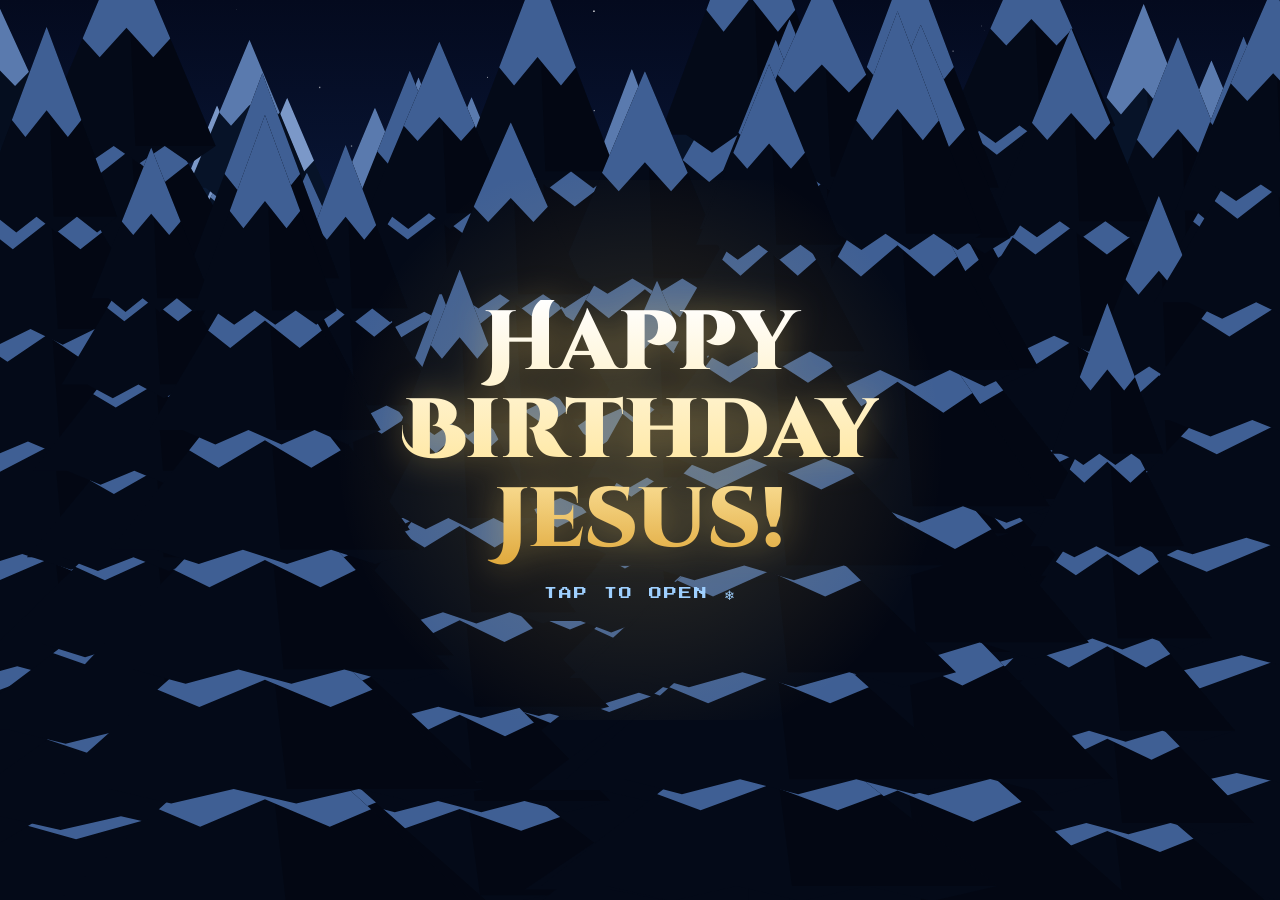
==== commit 40f41460: "Add files via upload" ====
--- a/index.html
+++ b/index.html
@@ -6,14 +6,18 @@
 <title>Merry Christmas ❄ from the 2G Boys</title>
 <meta property="og:title" content="Merry Christmas ❄ from the 2G Boys">
 <meta property="og:description" content="Tap to open your card.">
+<meta name="robots" content="noindex,nofollow">
+<meta property="og:image" content="https://roarimamango.github.io/preview.jpg">
+<meta name="twitter:card" content="summary_large_image">
 <link href="https://fonts.googleapis.com/css2?family=Cinzel+Decorative:wght@700;900&family=Cinzel:wght@500;700&family=Press+Start+2P&display=swap" rel="stylesheet">
 <style>
 *{box-sizing:border-box;margin:0}
 html,body{height:100%;overflow:hidden;background:#050b1f;font-family:'Cinzel',serif;color:#fff;-webkit-tap-highlight-color:transparent}
 canvas{display:block}
-#bg{position:fixed;inset:-3%;width:106%;height:106%;transition:transform .2s ease-out}
+#bg{position:fixed;left:0;top:-3%;will-change:transform}
 #snow{position:fixed;inset:0;width:100%;height:100%;pointer-events:none}
-.f{position:fixed;left:0;top:0;cursor:pointer;z-index:5;will-change:transform}
+.f{position:fixed;left:0;top:0;cursor:pointer;z-index:5;will-change:transform;user-select:none;-webkit-user-select:none;-webkit-touch-callout:none}
+.f.ph{object-fit:contain;-webkit-mask-image:radial-gradient(circle closest-side,#000 68%,transparent 100%);mask-image:radial-gradient(circle closest-side,#000 68%,transparent 100%)}
 .f:hover{filter:brightness(1.5)}
 #pb{position:fixed;left:0;top:0;width:clamp(120px,20vw,190px);image-rendering:pixelated;cursor:pointer;z-index:6;filter:drop-shadow(0 0 14px #ffd86b99);display:none}
 #music{position:fixed;top:max(10px,env(safe-area-inset-top));right:10px;z-index:90;display:flex;gap:6px}
@@ -26,7 +30,7 @@
 #start .v{font:700 clamp(12px,3vw,20px) 'Cinzel',serif;letter-spacing:3px;color:#ffe9a8;animation:none;margin-top:14px}
 /* duel intro */
 #duel{position:fixed;inset:0;z-index:50;display:none;pointer-events:none;overflow:hidden}
-#duel.on{display:block;animation:dshake 2.5s forwards}
+#duel.on{display:block;pointer-events:auto;animation:dshake 3.6s forwards}
 #duel .dim{position:absolute;inset:0;background:radial-gradient(circle,#0a0a4acc,#000d)}
 #duel .rays{position:absolute;left:50%;top:50%;width:140vmax;height:140vmax;margin:-70vmax;background:repeating-conic-gradient(#7fb8ff55 0 4deg,transparent 4deg 14deg);mask:radial-gradient(circle,transparent 8%,#000 40%,transparent 70%);animation:spin 5s linear infinite}
 #duel .band{position:absolute;left:-10%;right:-10%;top:50%;height:28vh;margin-top:-14vh;transform:skewY(-4deg);background:linear-gradient(90deg,transparent,#1b1b7ae6 18%,#3a2aa8f0 50%,#1b1b7ae6 82%,transparent);border-block:3px solid #ffd86b;box-shadow:0 0 40px #6a5aff,0 0 90px #3a6aff;display:grid;place-items:center;animation:bandin .35s cubic-bezier(.2,1.4,.4,1) both}
@@ -87,9 +91,9 @@
 .lf{background:linear-gradient(90deg,#f6e7c1,#fff6dc 12%,#f3e0b5);box-shadow:inset 0 0 40px #b8903a55}
 .lb{transform:rotateY(180deg);border-radius:12px 0 0 12px!important;background:linear-gradient(270deg,#f6e7c1,#fff6dc 12%,#f3e0b5)}
 .letter{opacity:0;transition:opacity 1.8s}#bv.txt .letter{opacity:1}
-.letter h3{font:900 max(13px,calc(var(--w)*.04)) 'Cinzel Decorative',serif;color:#9b1b2c;margin-bottom:5%}
-.letter p{font:600 max(9px,calc(var(--w)*.0245))/1.6 'Cinzel',serif;color:#5a3a12}
-.letter em{display:block;margin-top:5%;font:italic 700 max(10px,calc(var(--w)*.026)) 'Cinzel',serif;color:#9b1b2c}
+.letter h3{font:900 max(12px,calc(var(--w)*.034)) 'Cinzel Decorative',serif;color:#9b1b2c;margin-bottom:3%}
+.letter p{font:600 max(8px,calc(var(--w)*.021))/1.5 'Cinzel',serif;color:#5a3a12}
+.letter em{display:block;margin-top:4%;font:italic 700 max(9px,calc(var(--w)*.023)) 'Cinzel',serif;color:#9b1b2c}
 .photo{margin:5% auto 0;width:92%;aspect-ratio:16/10;background:#fff;padding:2.5%;border-radius:4px;box-shadow:0 8px 24px #0006;position:relative}
 .photo img{width:100%;height:100%;object-fit:cover;display:block}
 .photo.ph img{display:none}.photo.ph::after{content:'+ add group.jpg';position:absolute;inset:2.5%;display:grid;place-items:center;background:linear-gradient(135deg,#cfe0f5,#f6e7c1);font:8px 'Press Start 2P';color:#8a6a2a}
@@ -109,40 +113,95 @@
 @keyframes reveal{from{transform:scale(1.2)}}
 #bg.reveal{animation:reveal 3.4s cubic-bezier(.2,.7,.2,1)}
 #cnt{position:fixed;top:max(10px,env(safe-area-inset-top));left:10px;z-index:90;font:600 11px 'Cinzel',serif;color:#cfe6ff;background:#0a1530aa;border:1px solid #6ea8ff66;border-radius:20px;padding:7px 11px;backdrop-filter:blur(6px)}
+.pg.l{opacity:0;transition:opacity .4s}
+#bv.open .pg.l{opacity:1;transition-delay:.5s}
+#vd.on{animation:fadein 1.4s}@keyframes fadein{from{opacity:0}}
+#nat{width:100%;height:100%;image-rendering:pixelated;image-rendering:crisp-edges}
+#cap{position:absolute;left:0;right:0;bottom:calc(env(safe-area-inset-bottom,0px) + 7%);text-align:center;font:700 clamp(13px,3.6vw,22px) 'Cinzel',serif;color:#ffe9a8;text-shadow:0 0 12px #ffb300,0 2px 0 #000;opacity:0;transition:opacity 2s;pointer-events:none;letter-spacing:2px}
+#cap small{display:block;margin-top:10px;font:8px 'Press Start 2P';letter-spacing:1px;color:#9fd0ff;opacity:0;transition:opacity 1.5s}
+#cap.hint small{opacity:1}
+.leaf>.lf{padding:3.5%}
+#music{flex-wrap:wrap;justify-content:flex-end;max-width:calc(100vw - 110px)}
+#music button{font-size:10px;padding:6px 9px}
+#cnt{cursor:pointer}
+.cover .fr span{font-size:calc(var(--w)*.05);line-height:1.2;letter-spacing:.03em}
+#duel .card{position:absolute;left:50%;top:50%;width:min(82vw,50vh);transform:translate(-50%,-52%);background:linear-gradient(#2a2a8a,#0b0b3a);border:4px solid #ffd86b;border-radius:14px;padding:3%;box-shadow:0 0 40px #6a5aff,0 0 90px #3a6aff,inset 0 0 20px #000;animation:cardin .6s .25s cubic-bezier(.1,1.5,.3,1) both}
+#duel .card img{display:block;width:100%;aspect-ratio:1;object-fit:contain;background:#0b1030;border-radius:8px}
+#duel .card .nm{margin-top:3%;text-align:center;font:900 clamp(22px,7vw,52px) 'Cinzel Decorative',serif;background:linear-gradient(#fff 20%,#ffe27a 55%,#d58a1f);-webkit-background-clip:text;color:transparent;filter:drop-shadow(0 2px 0 #000)}
+@keyframes cardin{from{opacity:0;transform:translate(-50%,-52%) scale(4) rotate(-12deg)}}
+#duel .tag{top:auto;bottom:calc(env(safe-area-inset-bottom,0px) + 6%)}
+#gal{position:fixed;inset:0;z-index:80;display:none;background:radial-gradient(circle at 50% 0,#16305cf2,#050b1ff7);overflow:auto;padding:70px 14px 90px;-webkit-overflow-scrolling:touch}
+#gal.on{display:block}
+#gal h2{font:900 clamp(20px,5vw,34px) 'Cinzel Decorative',serif;text-align:center;color:#ffe9a8;margin-bottom:16px}
+#galx{position:fixed;bottom:max(16px,env(safe-area-inset-bottom));left:50%;transform:translateX(-50%);font:700 13px 'Cinzel',serif;color:#fff;background:#2a5cc8;border:1px solid #9fc8ff;border-radius:22px;padding:10px 26px;cursor:pointer;box-shadow:0 0 16px #6ea8ff}
+#grid{display:grid;grid-template-columns:repeat(auto-fill,minmax(92px,1fr));gap:14px;max-width:900px;margin:auto}
+.gi{cursor:pointer;text-align:center;font:600 11px 'Cinzel',serif;color:#cfe6ff;position:relative}
+.gi img{width:100%;aspect-ratio:1;object-fit:cover;border-radius:50%;box-shadow:0 0 14px #6ea8ff88;display:block;margin-bottom:5px}
+html,body{touch-action:none;overscroll-behavior:none}#gal{touch-action:pan-y}
+.egg{position:fixed;left:0;top:0;z-index:4;image-rendering:pixelated;cursor:pointer;will-change:transform}
+.arr{position:fixed;top:50%;z-index:12;width:38px;height:64px;margin-top:-32px;display:none;place-items:center;font:700 34px sans-serif;color:#fff;background:#0a1530aa;border:1px solid #6ea8ff66;backdrop-filter:blur(4px);cursor:pointer;animation:nudge 1.6s infinite}
+#aL{left:0;border-radius:0 14px 14px 0}#aR{right:0;border-radius:14px 0 0 14px;animation-name:nudgeR}
+@keyframes nudge{50%{transform:translateX(5px)}}@keyframes nudgeR{50%{transform:translateX(-5px)}}
+.bub{position:fixed;z-index:60;transform:translate(-50%,-100%);background:#fff;color:#1a2a55;font:700 13px 'Cinzel',serif;padding:8px 12px;border-radius:12px;box-shadow:0 4px 18px #0008;pointer-events:none;white-space:nowrap;animation:bubin 2.7s forwards}
+.bub::after{content:'';position:absolute;left:50%;bottom:-6px;margin-left:-6px;border:6px solid transparent;border-top-color:#fff;border-bottom:0}
+@keyframes bubin{0%{opacity:0;transform:translate(-50%,-70%) scale(.6)}10%{opacity:1;transform:translate(-50%,-100%) scale(1)}85%{opacity:1}100%{opacity:0}}
+#start h1{font-size:clamp(30px,8.5vw,84px)}
+.bub{white-space:normal!important;max-width:min(280px,78vw);text-align:center}
+#moon{position:fixed;left:0;top:0;width:78px;height:78px;margin:-39px 0 0 -39px;border-radius:50%;z-index:6;pointer-events:none;opacity:0;transition:opacity .35s;background:radial-gradient(circle,rgba(255,250,225,.6),rgba(255,250,225,.2) 55%,transparent 72%)}
+#moon.on{opacity:1;pointer-events:auto;cursor:pointer;animation:mpulse .8s ease-in-out infinite alternate}
+@keyframes mpulse{to{transform:scale(1.35)}}
+#moonv{position:fixed;inset:0;z-index:65;display:none;background:#000;overflow:hidden}
+#moonv.on{display:block}
+#mooncv{width:100%;height:100%;image-rendering:pixelated;image-rendering:crisp-edges}
+#mhint{position:absolute;left:0;right:0;bottom:calc(env(safe-area-inset-bottom,0px) + 6%);text-align:center;font:8px 'Press Start 2P';letter-spacing:1px;color:#9fd0ff;opacity:0;transition:opacity 1.5s;pointer-events:none}
+#moonv.hint #mhint{opacity:1}
+#tip{position:fixed;left:0;right:0;bottom:calc(env(safe-area-inset-bottom,0px) + 4.5%);text-align:center;z-index:14;font:700 12px/1.6 'Cinzel',serif;color:#ffe9a8;text-shadow:0 0 10px #000,0 2px 0 #000;opacity:0;pointer-events:none;padding:0 18px}
+#tip.on{animation:tipa 9.5s forwards}@keyframes tipa{8%{opacity:1}85%{opacity:1}100%{opacity:0}}
+.lite #bv .rays,.lite #duel .rays{display:none}.lite #bv .glow{animation:none}.lite #music button,.lite #cnt,.lite .arr{backdrop-filter:none}
+@media (prefers-reduced-motion:reduce){#duel.on{animation:none}#duel .flash,#duel .rays{display:none}#bv.p2 .book{animation:none}#bg.reveal{animation:none}}
+.egg.locked{filter:brightness(.28) saturate(.3)}
 </style>
 </head>
 <body>
 <canvas id="bg"></canvas>
 <canvas id="snow"></canvas>
 <canvas id="pb" width="40" height="24"></canvas>
-<div id="music"><button id="m0" class="on">♪ Silent Night</button><button id="m1">♪ Jingle Bells</button><button id="mm">🔊</button></div>
+<div id="music"><button id="m0" class="on">♪ Silent Night</button><button id="m1">♪ Jingle Bells</button><button id="m2">♪ Sleigh Ride</button><button id="mm">🔊</button></div>
 <div id="duel"></div>
+<div id="aL" class="arr">‹</div><div id="aR" class="arr">›</div>
 <div id="bv"><div class="rays"></div><div class="glow"></div>
   <div class="book">
     <div class="pg l"></div>
     <div class="pg r"><div><h2>MERRY CHRISTMAS!!</h2><p>from the 2G boys of the free land of America <i class="flag"></i></p><div class="photo"><img id="gp" alt=""></div></div></div>
     <div class="leaf"><div class="lf"><div class="letter"><h3>Dear Community Members,</h3><p>may the warmth of this Christmas fill every home among us. You are the reason this place feels like family: you carried one another and turned a far-off land into home. We are so grateful for you. May your table be full, your heart be light, and your faith be renewed by the Child in the manger. Wherever you celebrate tonight, know that you are loved.</p><em>with love, the 2G boys</em></div></div>
       <div class="lb"><div><div class="orn">✦</div><small>♥ ♥ ♥</small><q>Fear not: for, behold, I bring you good tidings of great joy.<br><i>Luke 2:10</i></q></div></div></div>
-    <div class="cover"><div class="fr">2G</div><div class="bk"><div><div class="orn">✦</div><small>♥ ♥ ♥</small><q>Glory to God in the highest, and on earth peace, good will toward men.<br><i>Luke 2:14</i></q></div></div></div>
+    <div class="cover"><div class="fr"><span>✦<br>MERRY<br>CHRISTMAS</span></div><div class="bk"><div><div class="orn">✦</div><small>♥ ♥ ♥</small><q>Glory to God in the highest, and on earth peace, good will toward men.<br><i>Luke 2:14</i></q></div></div></div>
   </div>
 </div>
-<div id="vd"><video id="v" playsinline></video><div id="fb"><b>😱</b>AAAHHHH!</div></div>
-<div id="start"><canvas id="cl"></canvas><canvas id="cr"></canvas><div class="ttl"><h1>Merry<br>Christmas</h1><p>TAP TO OPEN ❄</p></div></div>
+<div id="vd"><canvas id="nat"></canvas><div id="cap"><small>TAP TO CONTINUE</small></div></div>
+<div id="start"><canvas id="cl"></canvas><canvas id="cr"></canvas><div class="ttl"><h1>Happy<br>Birthday<br>Jesus!</h1><p>TAP TO OPEN ❄</p></div></div>
+<div id="moon"></div>
+<div id="moonv"><canvas id="mooncv"></canvas><div id="mhint">TAP TO RETURN</div></div>
+<div id="tip">Tap the flying book ✦ tap a snowflake ❄<br>swipe ↔ to find secrets</div>
+<div id="gal"><h2>Everyone ❄</h2><div id="grid"></div><button id="galx">Close</button></div>
 <div id="cnt">❄ 0/0</div>
 
 <script>
-/* ===== EDIT ME =====
-   Each friend is 'Name'  or  ['Name','faces/name.jpg']  (square-ish photo committed to the repo) */
-const NAMES=Array.from({length:50},(_,i)=>'Friend '+(i+1)); // <- REPLACE with your list, e.g. ['Aziz',['Dani','faces/dani.jpg'],...] (any count, ~50 is great)
+/* ===== HOW FRIENDS WORK =====
+   Just drop a picture into the faces/ folder named after the person: aziz-khan.jpg becomes 'Aziz Khan'.
+   No code changes needed. (Add ?debug to the link to see error messages.) */
+const MATTHEW='[data-uri]'; // photo embedded directly so it works without a faces folder
+const NAMES=[['Matthew Yu',MATTHEW]]; // only used if the faces/ folder can't be read
+const NAME_FIXES={}; // optional spelling fixes, e.g. {'dangelo':"D'Angelo"} // <- REPLACE with your list, e.g. ['Aziz',['Dani','faces/dani.jpg'],...] (any count, ~50 is great)
 const GROUP_PHOTO='group.jpg'; // group photo shown on the last page
-const VIDEO_SRC='homealone.mp4'; // put your clip next to index.html (see README note)
+const SLEIGH_MP3='sleigh-ride.mp3'; // 3rd song: put your mp3 next to index.html with EXACTLY this name
 /* =================== */
 const $=s=>document.querySelector(s);
-function showErr(e){console.error(e);let d=document.getElementById('err');if(!d){d=document.createElement('div');d.id='err';d.style.cssText='position:fixed;left:0;right:0;bottom:0;z-index:999;background:#300c;color:#fff;font:11px monospace;padding:6px;pointer-events:none';document.body.appendChild(d)}d.textContent='⚠ '+(e&&e.message||e);clearTimeout(d.t);d.t=setTimeout(()=>d.remove(),8000)}
+function showErr(e){console.error(e);if(!/debug/.test(location.href))return;let d=document.getElementById('err');if(!d){d=document.createElement('div');d.id='err';d.style.cssText='position:fixed;left:0;right:0;bottom:0;z-index:999;background:#300c;color:#fff;font:11px monospace;padding:6px;pointer-events:none';document.body.appendChild(d)}d.textContent='⚠ '+(e&&e.message||e);clearTimeout(d.t);d.t=setTimeout(()=>d.remove(),8000)}
 addEventListener('error',e=>showErr(e.error||e.message));
 const rng=a=>()=>{a|=0;a=a+0x6D2B79F5|0;let t=Math.imul(a^a>>>15,1|a);t=t+Math.imul(t^t>>>7,61|t)^t;return((t^t>>>14)>>>0)/4294967296};
 const bg=$('#bg'),sn=$('#snow'),bx=bg.getContext('2d'),sx=sn.getContext('2d');
-let W,H,DPR,sparks=[];
+let W,H,DPR,sparks=[],WW=0,RATIO=1,pan=0,panT=0,LITE=false;
 
 /* ---------- WINTER WONDERLAND (layered, painted once) ---------- */
 function pine(c,x,y,s,col,lit,r){
@@ -161,34 +220,34 @@
   }
 }
 function drawBG(){
-  const r=rng(11),c=bx;c.setTransform(DPR,0,0,DPR,0,0);c.filter='none';
+  const r=rng(11),c=bx,VW=W/RATIO;c.setTransform(DPR,0,0,DPR,0,0);c.filter='none';
   let g=c.createLinearGradient(0,0,0,H);g.addColorStop(0,'#03071a');g.addColorStop(.45,'#12295a');g.addColorStop(.75,'#3f6ca8');g.addColorStop(1,'#a9c8e8');
   c.fillStyle=g;c.fillRect(0,0,W,H);
-  for(let i=0;i<260;i++){c.fillStyle=`rgba(255,255,255,${.2+r()*.8})`;const s=r()*1.6;c.fillRect(r()*W,r()*H*.6,s,s)}
+  for(let i=0;i<260*RATIO;i++){c.fillStyle=`rgba(255,255,255,${.2+r()*.8})`;const s=r()*1.6;c.fillRect(r()*W,r()*H*.6,s,s)}
   c.globalCompositeOperation='lighter';
   for(let k=0;k<3;k++){
     const ph=r()*6,col=['90,255,190','120,180,255','190,120,255'][k];
     g=c.createLinearGradient(0,H*.05,0,H*.5);g.addColorStop(0,`rgba(${col},0)`);g.addColorStop(.3,`rgba(${col},.22)`);g.addColorStop(1,`rgba(${col},0)`);
     c.strokeStyle=g;c.lineWidth=7;
-    for(let x=0;x<W;x+=6){const y=H*(.14+.07*k)+Math.sin(x/W*5+ph)*H*.07+Math.sin(x/W*13+ph*2)*H*.02;c.beginPath();c.moveTo(x,y);c.lineTo(x+Math.sin(x*.02+ph)*10,y+H*(.22+.1*Math.sin(x/W*9+ph)));c.stroke()}
+    for(let x=0;x<W;x+=6){const y=H*(.14+.07*k)+Math.sin(x/W*RATIO*5+ph)*H*.07+Math.sin(x/W*RATIO*13+ph*2)*H*.02;c.beginPath();c.moveTo(x,y);c.lineTo(x+Math.sin(x*.02+ph)*10,y+H*(.22+.1*Math.sin(x/W*RATIO*9+ph)));c.stroke()}
   }
   c.globalCompositeOperation='source-over';
   // moon
-  const mx=W*.78,my=H*.2;g=c.createRadialGradient(mx,my,0,mx,my,H*.35);g.addColorStop(0,'rgba(255,250,225,.95)');g.addColorStop(.06,'rgba(255,250,225,.9)');g.addColorStop(.07,'rgba(200,225,255,.35)');g.addColorStop(1,'rgba(120,170,255,0)');
+  const mx=W/2+VW*.3,my=H*.2;g=c.createRadialGradient(mx,my,0,mx,my,H*.35);g.addColorStop(0,'rgba(255,250,225,.95)');g.addColorStop(.06,'rgba(255,250,225,.9)');g.addColorStop(.07,'rgba(200,225,255,.35)');g.addColorStop(1,'rgba(120,170,255,0)');
   c.fillStyle=g;c.fillRect(0,0,W,H);
   // mountains
   const ridge=(base,amp,col1,col2,rough)=>{
     const ph=[r()*9,r()*9,r()*9];c.beginPath();c.moveTo(0,H);
-    for(let x=0;x<=W;x+=3)c.lineTo(x,base-amp*(Math.sin(x/W*2.4+ph[0])*.5+Math.sin(x/W*6+ph[1])*.3+Math.abs(Math.sin(x/W*15+ph[2]))*.18*rough+(r()-.5)*.04*rough));
+    for(let x=0;x<=W;x+=3)c.lineTo(x,base-amp*(Math.sin(x/W*RATIO*2.4+ph[0])*.5+Math.sin(x/W*RATIO*6+ph[1])*.3+Math.abs(Math.sin(x/W*RATIO*15+ph[2]))*.18*rough+(r()-.5)*.04*rough));
     c.lineTo(W,H);g=c.createLinearGradient(0,base-amp,0,base+amp*.6);g.addColorStop(0,col1);g.addColorStop(1,col2);c.fillStyle=g;c.fill()};
   const fog=(y,h,a)=>{g=c.createLinearGradient(0,y-h,0,y+h);g.addColorStop(0,'rgba(170,205,240,0)');g.addColorStop(.5,`rgba(170,205,240,${a})`);g.addColorStop(1,'rgba(170,205,240,0)');c.fillStyle=g;c.fillRect(0,y-h,W,h*2)};
   ridge(H*.62,H*.2,'#e8f1ff','#5e86bd',1);fog(H*.64,H*.07,.35);
   ridge(H*.7,H*.12,'#a9c4e6','#35588f',1.4);fog(H*.7,H*.06,.4);
   const gy=H*.78;
-  const row=(n,y0,sz,col,lit,jit)=>{for(let i=0;i<n;i++){pine(c,r()*W*1.1-W*.05,y0+r()*jit,sz*(.7+r()*.6),col,lit,r)}};
+  const row=(n,y0,sz,col,lit,jit)=>{for(let i=0;i<n*RATIO;i++){pine(c,r()*W*1.1-W*.05,y0+r()*jit,sz*(.7+r()*.6),col,lit,r)}};
   row(60,gy-H*.04,H*.14,'#17345f','#a5c0e8',H*.03);fog(gy-H*.02,H*.05,.45);
   // cabin
-  const cx=W*.64,cy=gy+H*.025,cw=Math.min(W*.13,150),ch=cw*.55;
+  const cx=W/2+VW*.24,cy=gy+H*.025,cw=Math.min(VW*.13,150),ch=cw*.55;
   c.fillStyle='#2a1a14';c.fillRect(cx,cy-ch,cw,ch);
   c.fillStyle='#1a0f0c';c.beginPath();c.moveTo(cx-cw*.1,cy-ch);c.lineTo(cx+cw/2,cy-ch-cw*.38);c.lineTo(cx+cw*1.1,cy-ch);c.fill();
   c.fillStyle='#eaf3ff';c.beginPath();c.moveTo(cx-cw*.12,cy-ch+2);c.lineTo(cx+cw/2,cy-ch-cw*.42);c.lineTo(cx+cw*1.12,cy-ch+2);c.lineTo(cx+cw,cy-ch-1);c.lineTo(cx+cw/2,cy-ch-cw*.32);c.lineTo(cx,cy-ch-1);c.fill();
@@ -197,11 +256,11 @@
   // ground
   g=c.createLinearGradient(0,gy,0,H);g.addColorStop(0,'#c8dcf5');g.addColorStop(.4,'#e9f3ff');g.addColorStop(1,'#8fb0dc');
   c.fillStyle=g;c.beginPath();c.moveTo(0,H);
-  for(let x=0;x<=W;x+=6)c.lineTo(x,gy+H*.03+Math.sin(x/W*4+1)*H*.012+Math.sin(x/W*11)*H*.005);
+  for(let x=0;x<=W;x+=6)c.lineTo(x,gy+H*.03+Math.sin(x/W*RATIO*4+1)*H*.012+Math.sin(x/W*RATIO*11)*H*.005);
   c.lineTo(W,H);c.fill();
-  for(let k=0;k<4;k++){c.strokeStyle=`rgba(120,160,215,${.15+k*.05})`;c.lineWidth=2;c.beginPath();for(let x=0;x<=W;x+=8){const y=H*(.84+k*.035)+Math.sin(x/W*(3+k)+k*2)*H*.015;x?c.lineTo(x,y):c.moveTo(x,y)}c.stroke()}
+  for(let k=0;k<4;k++){c.strokeStyle=`rgba(120,160,215,${.15+k*.05})`;c.lineWidth=2;c.beginPath();for(let x=0;x<=W;x+=8){const y=H*(.84+k*.035)+Math.sin(x/W*RATIO*(3+k)+k*2)*H*.015;x?c.lineTo(x,y):c.moveTo(x,y)}c.stroke()}
   // ===== NATIVITY =====
-  {const px=W*.4,yb=gy+H*.075,sw=Math.min(H*.22,W*.24),sh=sw*.72,dk='#120a06';
+  {const px=W/2,yb=gy+H*.075,sw=Math.min(H*.22,VW*.24),sh=sw*.72,dk='#120a06';
   c.globalCompositeOperation='lighter';
   g=c.createLinearGradient(0,H*.13,0,yb);g.addColorStop(0,'rgba(255,240,170,.45)');g.addColorStop(1,'rgba(255,215,110,.05)');
   c.fillStyle=g;c.beginPath();c.moveTo(px-2,H*.13);c.lineTo(px+2,H*.13);c.lineTo(px+sw*.6,yb);c.lineTo(px-sw*.6,yb);c.fill();
@@ -224,24 +283,24 @@
     for(const o of[-.35,-.2,.2,.35]){c.beginPath();c.moveTo(x+s*o,y-s*.35);c.lineTo(x+s*o+(o>0?.03:-.03)*s,y);c.stroke()}
     c.beginPath();c.arc(x-s*.1,y-s*1.0,s*.07,0,7);c.fill();c.beginPath();c.moveTo(x-s*.1,y-s*.93);c.lineTo(x-s*.22,y-s*.7);c.lineTo(x+s*.02,y-s*.7);c.fill();
     c.fillStyle='#ffd86b';c.fillRect(x-s*.13,y-s*1.12,s*.06,s*.04)};
-  [.06,.15,.24].forEach((o,i)=>camel(W*o,gy+H*.06+i*H*.006,H*.085));
+  [-.34,-.25,-.16].forEach((o,i)=>camel(px+VW*o,gy+H*.06+i*H*.006,H*.085));
   // shepherds + sheep
   const sheep=(x,y,s)=>{c.fillStyle='#e6effa';c.beginPath();c.ellipse(x,y-s*.35,s*.4,s*.28,0,0,7);c.fill();c.fillStyle='#2a2a38';c.beginPath();c.arc(x+s*.42,y-s*.4,s*.14,0,7);c.fill();c.fillRect(x-s*.25,y-s*.15,s*.06,s*.15);c.fillRect(x+s*.15,y-s*.15,s*.06,s*.15)};
-  sheep(W*.81,gy+H*.075,H*.035);sheep(W*.85,gy+H*.085,H*.03);sheep(W*.78,gy+H*.09,H*.028);
-  c.fillStyle=dk;const shx=W*.91,shy=gy+H*.09,hs=H*.075;c.beginPath();c.arc(shx,shy-hs*.82,hs*.1,0,7);c.fill();c.beginPath();c.moveTo(shx,shy-hs*.7);c.lineTo(shx-hs*.2,shy);c.lineTo(shx+hs*.2,shy);c.fill();c.fillRect(shx+hs*.25,shy-hs*1.05,hs*.03,hs*1.05);}
+  sheep(px+VW*.41,gy+H*.075,H*.035);sheep(px+VW*.45,gy+H*.085,H*.03);sheep(px+VW*.38,gy+H*.09,H*.028);
+  c.fillStyle=dk;const shx=px+VW*.51,shy=gy+H*.09,hs=H*.075;c.beginPath();c.arc(shx,shy-hs*.82,hs*.1,0,7);c.fill();c.beginPath();c.moveTo(shx,shy-hs*.7);c.lineTo(shx-hs*.2,shy);c.lineTo(shx+hs*.2,shy);c.fill();c.fillRect(shx+hs*.25,shy-hs*1.05,hs*.03,hs*1.05);}
   // blurred foreground trees (depth of field)
   c.filter=`blur(${Math.round(H*.004)}px)`;
-  pine(c,W*.04,H*1.02,H*.95,'#071a33','#8fb0dc',r);pine(c,W*.96,H*1.03,H*.85,'#071a33','#8fb0dc',r);pine(c,W*-.04,H*1.05,H*.7,'#050f22','#6f90c0',r);
+  pine(c,W*.04,H*1.02,H*.95,'#071a33','#8fb0dc',r);pine(c,W*.96,H*1.03,H*.85,'#071a33','#8fb0dc',r);pine(c,W*-.04,H*1.05,H*.7,'#050f22','#6f90c0',r);for(let i=0;i<RATIO*2;i++){const tx=r()*W;if(Math.abs(tx-W/2)>VW*.4)pine(c,tx,H*1.04,H*(.5+r()*.3),'#061528','#7c9cc8',r)}
   c.filter='none';
-  g=c.createRadialGradient(W/2,H/2,H*.4,W/2,H/2,H*.95);g.addColorStop(0,'rgba(0,0,20,0)');g.addColorStop(1,'rgba(0,0,25,.55)');c.fillStyle=g;c.fillRect(0,0,W,H);
-  sparks=Array.from({length:70},()=>({x:r()*W,y:H*(.8+r()*.2),p:r()*6,s:2+r()*4}));
+  g=c.createLinearGradient(0,0,0,H);g.addColorStop(0,'rgba(0,0,25,.35)');g.addColorStop(.3,'rgba(0,0,20,0)');g.addColorStop(.8,'rgba(0,0,20,0)');g.addColorStop(1,'rgba(0,0,25,.45)');c.fillStyle=g;c.fillRect(0,0,W,H);
+  sparks=Array.from({length:Math.round(70*RATIO)},()=>({x:r()*W,y:H*(.8+r()*.2),p:r()*6,s:2+r()*4}));
 }
 
 /* ---------- SNOW ---------- */
 const dot=document.createElement('canvas');dot.width=dot.height=32;
 {const d=dot.getContext('2d'),g=d.createRadialGradient(16,16,0,16,16,16);g.addColorStop(0,'#fff');g.addColorStop(.4,'rgba(255,255,255,.7)');g.addColorStop(1,'rgba(255,255,255,0)');d.fillStyle=g;d.fillRect(0,0,32,32)}
 let flakes=[],parts=[];
-function seedSnow(){flakes=Array.from({length:Math.min(260,W*H/5000|0)},()=>({x:Math.random()*W,y:Math.random()*H,z:Math.random(),p:Math.random()*6}))}
+function seedSnow(){flakes=Array.from({length:Math.min(260,W*H/5000|0)>>(LITE?1:0)},()=>({x:Math.random()*W,y:Math.random()*H,z:Math.random(),p:Math.random()*6}))}
 
 /* ---------- UNIQUE FRIEND SNOWFLAKES ---------- */
 function flakeIcon(seed,S){
@@ -271,31 +330,38 @@
   }
   return c}
 let seen=new Set();try{seen=new Set(JSON.parse(localStorage.getItem('2gseen')||'[]'))}catch(e){}
-const F=NAMES.map((e,i)=>{const[name,face]=[].concat(e),S=96+(i*37%40),c=flakeIcon(i+1,S*2);
-  c.style.width=c.style.height=S+'px';c.className='f';c.title=name;c.style.display='none';document.body.appendChild(c);
-  const f={name,face,S,c,shown:0,vis:false,done:seen.has(name),im:null};
-  if(face){const im=new Image();im.onload=()=>{f.im=im;dress(f)};im.src=face}
-  c.onclick=()=>{if(state!=='fly')return;const q=c.getBoundingClientRect();burst(q.x+q.width/2,q.y+q.height/2,70);duel(name,face);
-    if(!f.done){f.done=true;seen.add(name);try{localStorage.setItem('2gseen',JSON.stringify([...seen]))}catch(e){}dress(f);updateCount(true)}};
-  if(f.done)dress(f);return f});
-function dress(f){const x=f.c.getContext('2d'),S=f.S,im=f.im;
-  if(im){const R=S*.34,m=Math.min(im.width,im.height);x.save();x.beginPath();x.arc(S,S,R,0,7);x.clip();x.drawImage(im,(im.width-m)/2,(im.height-m)/2,m,m,S-R,S-R,R*2,R*2);x.restore();x.strokeStyle='#ffe27a';x.lineWidth=4;x.beginPath();x.arc(S,S,R,0,7);x.stroke()}
-  if(f.done){x.strokeStyle='rgba(255,216,107,.85)';x.lineWidth=3;x.beginPath();x.arc(S,S,S*.96,0,7);x.stroke();
-    x.fillStyle='#ffd86b';x.beginPath();x.arc(S*1.62,S*.38,S*.2,0,7);x.fill();x.fillStyle='#3a2200';x.font=`bold ${S*.26}px sans-serif`;x.textAlign='center';x.textBaseline='middle';x.fillText('✓',S*1.62,S*.39)}}
-function updateCount(click){const n=F.filter(f=>f.done).length;$('#cnt').textContent=`❄ ${n}/${F.length}`;
-  if(click&&n===F.length&&!updateCount.d){updateCount.d=1;$('#cnt').textContent='❄ you found everyone! ❄';[0,300,600,900,1300,1700].forEach(t=>setTimeout(()=>burst(W*Math.random(),H*(.15+Math.random()*.45),170),t))}}
-updateCount();
+const F=[];
+function setFriends(list){F.forEach(f=>f.c&&f.c.remove());F.length=0;
+  list.forEach((e,i)=>{const[name,face]=[].concat(e);F.push({name,face,S:140,i,c:null,shown:0,vis:false,filler:false,done:seen.has(name)})});
+  for(let k=F.length;k<8;k++)F.push({name:'Coming soon ❄',face:null,S:140,i:100+k,c:null,shown:0,vis:false,filler:true,done:false});
+  if(W)placeFlakes();updateCount()}
+function flakeURL(f,z){return flakeIcon(f.i+1,z||280).toDataURL()}
+function mkEl(f){const el=new Image();el.className='f'+(f.face?' ph':'');el.draggable=false;el.style.width=el.style.height=f.S+'px';el.style.display='none';
+  el.onerror=()=>{el.onerror=null;if(f.face)showErr('Photo not found: '+f.face);el.classList.remove('ph');try{el.src=flakeURL(f)}catch(e){}};
+  el.src=f.face||flakeURL(f);el.onclick=()=>{if(state!=='fly'||moved>8)return;const q=el.getBoundingClientRect();reveal(f,q.x+q.width/2,q.y+q.height/2)};
+  document.body.appendChild(el);f.c=el}
+function reveal(f,x,y){burst(x,y,70);duel(f.name,f.face||flakeURL(f),()=>flakeURL(f));if(f.filler)return;
+  if(!f.done){f.done=true;seen.add(f.name);try{localStorage.setItem('2gseen',JSON.stringify([...seen]))}catch(e){}updateCount(true)}}
+function openGal(){if(state!=='fly')return;const g=$('#grid');g.innerHTML='';
+  F.filter(f=>!f.filler).forEach(f=>{const d=document.createElement('div');d.className='gi';const im=new Image();im.loading='lazy';im.onerror=()=>{im.onerror=null;try{im.src=flakeURL(f,160)}catch(e){}};im.src=f.face||flakeURL(f,160);d.appendChild(im);
+    const n=document.createElement('div');n.textContent=f.name;d.appendChild(n);d.onclick=()=>{$('#gal').className='';reveal(f,innerWidth/2,innerHeight/2)};g.appendChild(d)});
+  $('#gal').className='on'}
+function updateCount(click){const R=F.filter(f=>!f.filler),n=R.filter(f=>f.done).length;$('#cnt').textContent=`❄ ${n}/${R.length} ▦`;
+  if(click&&R.length&&n===R.length&&!updateCount.d){updateCount.d=1;$('#cnt').textContent='❄ you found everyone! ❄';[0,300,600,900,1300,1700].forEach(t=>setTimeout(()=>burst(W*Math.random(),H*(.15+Math.random()*.45),170),t))}}
+setFriends(NAMES);
 const slots=[];
-function pick(){let b=null,bs=1e9;for(const f of F){if(f.vis)continue;const sc=f.shown+(f.done?1.5:0)+Math.random()*.9;if(sc<bs){bs=sc;b=f}}return b}
-function assign(s){const f=pick();if(!f)return;if(s.f){s.f.vis=false;s.f.c.style.display='none'}s.f=f;f.vis=true;f.shown++;f.c.style.display='';s.x0=s.lane*W+(Math.random()-.5)*W*.08}
-function placeFlakes(){slots.forEach(s=>{if(s.f){s.f.vis=false;s.f.c.style.display='none'}});slots.length=0;const V=Math.min(F.length,W<700?5:9);
+function pick(){let b=null,bs=1e9;for(const f of F){if(f.vis)continue;const sc=f.shown+(f.done?1.5:0)+(f.face?-.6:0)+Math.random()*.9;if(sc<bs){bs=sc;b=f}}return b}
+function assign(s){const f=pick();if(!f)return;if(s.f){s.f.vis=false;s.f.c.style.display='none'}s.f=f;f.vis=true;f.shown++;if(!f.c)mkEl(f);f.c.style.display='';const z0=.55+Math.random()*.45;s.v=100+z0*120;s.z=f.done?z0/3:z0;f.c.style.zIndex=5+(s.z*10|0);s.x0=Math.max(80,Math.min(WW-80,Math.random()<.75?pan+Math.random()*W:Math.random()*WW))}
+function placeFlakes(){slots.forEach(s=>{if(s.f){s.f.vis=false;s.f.c.style.display='none'}});slots.length=0;const V=Math.min(F.length,LITE?(W<700?6:9):(W<700?10:14));
   for(let i=0;i<V;i++){const s={f:null,lane:(i+.5)/V,v:12+Math.random()*14,p:Math.random()*6,rot:(Math.random()-.5)*.5,x0:0,y:Math.random()*H*.9};slots.push(s);assign(s)}}
 
 /* ---------- DUEL INTRO (Yu-Gi-Oh vibes) ---------- */
-function duel(name,face){
-  const d=$('#duel');d.className='';d.innerHTML='<div class=dim></div><div class=rays></div><div class=band><span></span></div><div class=tag>★ ★ ★ &nbsp; 2G BOYS &nbsp; ★ ★ ★</div><div class=flash></div>'+(face?'<img class=face>':'');
-  d.querySelector('span').textContent=name;if(face)d.querySelector('.face').src=face;sn.style.zIndex=55;setTimeout(()=>burst(W/2,H/2,150),380);setTimeout(()=>burst(W*.2,H*.5,70),520);setTimeout(()=>burst(W*.8,H*.5,70),640);void d.offsetWidth;d.className='on';boom();
-  clearTimeout(duel.t);duel.t=setTimeout(()=>{d.className='';sn.style.zIndex=''},2500);
+function duel(name,src,fb){
+  const d=$('#duel');d.className='';d.innerHTML='<div class=dim></div><div class=rays></div><div class=card><img><div class=nm></div></div><div class=tag>★ ★ ★ &nbsp; 2G BOYS &nbsp; ★ ★ ★</div><div class=flash></div>';
+  d.querySelector('.nm').textContent=name;const pic=d.querySelector('img');pic.onerror=()=>{pic.onerror=null;showErr('Photo not found: '+src);try{pic.src=fb?fb():''}catch(e){}};pic.src=src;sn.style.zIndex=55;
+  setTimeout(()=>burst(W/2,H/2,150),380);setTimeout(()=>burst(W*.2,H*.5,70),520);setTimeout(()=>burst(W*.8,H*.5,70),640);
+  void d.offsetWidth;d.className='on';boom();const t0=performance.now(),close=()=>{d.className='';sn.style.zIndex=''};
+  d.onclick=()=>{if(performance.now()-t0>900){clearTimeout(duel.t);close()}};clearTimeout(duel.t);duel.t=setTimeout(close,3600);
 }
 
 /* ---------- PIXEL WINGED BOOK ---------- */
@@ -309,7 +375,7 @@
 
 /* ---------- STATE MACHINE ---------- */
 let state='idle',t0=0,dur=8500,bpos={x:-300,y:0};
-function fly(){state='fly';pb.style.display='block';t0=performance.now()}
+function fly(){state='fly';pb.style.display='block';t0=performance.now();if(!fly.tip){fly.tip=1;const d=$('#tip');d.className='on';setTimeout(()=>d.className='',9600)}}
 pb.onclick=()=>{if(state!=='fly')return;state='book';burst(bpos.x+pb.offsetWidth/2,bpos.y+pb.offsetHeight/2,120);pb.style.display='none';openBook()};
 function openBook(){
   const bv=$('#bv');bv.className='on';sn.style.zIndex=36;const gp=$('#gp');gp.parentNode.classList.remove('ph');gp.onerror=()=>gp.parentNode.classList.add('ph');gp.src=GROUP_PHOTO;chime();
@@ -322,17 +388,75 @@
 }
 $('#bv').onclick=()=>{const bv=$('#bv');
   if(state==='ready'){state='turning';bv.classList.add('turn');fanfare();burst(W/2,H*.5,200);setTimeout(()=>{bv.classList.add('p2');burst(W*.3,H*.4,100);burst(W*.7,H*.4,100)},900);setTimeout(()=>state='ready2',3300);return}
-  if(state!=='ready2')return;clearInterval(bv.hearts);sn.style.zIndex='';bv.className='';state='video';playVideo()};
-function playVideo(){
-  const vd=$('#vd'),v=$('#v'),fb=$('#fb');vd.className='on';fb.style.display='none';v.style.display='block';duck(.12);
-  let done=false;const end=()=>{if(done)return;done=true;vd.className='';v.pause();duck(.5);fly()};
-  const fallback=()=>{if(done)return;v.style.display='none';fb.style.display='block';setTimeout(end,2800)};
-  v.onended=end;v.onerror=fallback;v.src=VIDEO_SRC;v.currentTime=0;
-  const p=v.play();if(p&&p.catch)p.catch(fallback);
+  if(state!=='ready2')return;clearInterval(bv.hearts);sn.style.zIndex='';bv.className='';state='video';playScene()};
+function playScene(){
+  const vd=$('#vd'),cv=$('#nat'),cap=$('#cap'),a=innerWidth/innerHeight,W=a<1?90:Math.round(120*a),H=a<1?Math.round(90/a):120;
+  cv.width=W;cv.height=H;vd.className='on';cap.className='';cap.style.opacity=0;
+  const c=cv.getContext('2d'),r=rng(3),t0=performance.now(),stars=Array.from({length:70},()=>({x:r()*W,y:r()*H*.6,p:r()*6}));let done=false;
+  const end=()=>{if(done)return;done=true;vd.className='';vd.onclick=null;fly()};
+  vd.onclick=()=>{if(performance.now()-t0>4000)end()};
+  cap.style.opacity=1;setTimeout(()=>{if(!done)cap.className='hint'},9000);setTimeout(end,26000);
+  (function f(now){if(done)return;requestAnimationFrame(f);try{drawNat(c,W,H,(now-t0)/1000,stars)}catch(e){showErr(e)}})(performance.now());
+}
+function drawNat(c,W,H,t,stars){
+  const cx=W/2|0,gy=H*.8|0,sp=W<130?9:12,R=(col,x,y,w,h)=>{c.fillStyle=col;c.fillRect(Math.round(x),Math.round(y),w,h)},
+    pr=(a,b)=>Math.max(0,Math.min(1,(t-a)/(b-a))),ez=p=>1-Math.pow(1-p,3),
+    heart=(x,y,col)=>{R(col,x+1,y,1,1);R(col,x+3,y,1,1);R(col,x,y+1,5,1);R(col,x+1,y+2,3,1);R(col,x+2,y+3,1,1)},
+    walkIn=(a,b,from,to)=>{const p=ez(pr(a,b));return[from+(to-from)*p,p>0&&p<1]},
+    person=(x,y,o,walk)=>{x=Math.round(x);y=Math.round(y);y-=walk?(Math.sin(t*12)>0?0:1):(Math.sin(t*2+x)>.7?1:0);
+      R(o.robe,x-3,y-7,7,7);R(o.robe,x-2,y-8,5,1);R('rgba(0,0,0,.18)',x-3,y-1,7,1);
+      R(o.skin,x-2,y-13,5,5);R(o.hair,x-3,y-14,7,2);R(o.hair,x-3,y-12,1,3);R(o.hair,x+3,y-12,1,3);
+      R('#222',x-1,y-11,1,1);R('#222',x+1,y-11,1,1);R('#ff8fa3',x-2,y-10,1,1);R('#ff8fa3',x+2,y-10,1,1);R('#a33',x,y-9,1,1);
+      if(o.hat){R(o.hat,x-3,y-16,7,2);R(o.hat,x-2,y-17,1,1);R(o.hat,x,y-18,1,2);R(o.hat,x+2,y-17,1,1)}
+      if(o.staff){R('#8a5a2a',x+5,y-17,1,17);R('#8a5a2a',x+6,y-17,1,1)}
+      if(o.gift){R('#ffd23f',x+4,y-6,4,4);R('#e03030',x+5,y-6,2,4);R('#e03030',x+4,y-5,4,1)}
+      if(o.halo)R('rgba(255,235,120,.95)',x-3,y-17,7,1);
+      R('#4a2e1a',x-2,y,2,1);R('#4a2e1a',x+1,y,2,1)},
+    beast=(x,col,dir,horn)=>{c.save();c.translate(x,0);c.scale(dir,1);R(col,-5,gy-8,10,5);R(col,-4,gy-3,2,3);R(col,2,gy-3,2,3);R(col,4,gy-11,4,4);R(col,4,gy-13,1,2);R(col,7,gy-13,1,2);R('#222',6,gy-10,1,1);if(horn)R('#fff',3,gy-14,1,2);c.restore()},
+    sheep=x=>{R('#fff',x-4,gy-5,8,4);R('#fff',x-3,gy-6,6,1);R('#3a3a44',x+3,gy-5,3,3);R('#3a3a44',x-3,gy-1,1,1);R('#3a3a44',x+2,gy-1,1,1)},
+    tree=(x,h)=>{for(let i=0;i<h;i++){const w=1+(i*.8|0);R('#0f4a36',x-w/2,gy+2-h+i,w,1);if(i%3==1)R('#e8f4ff',x-w/2,gy+2-h+i,Math.min(w,2),1)}R('#5a3a1a',x,gy+2,1,2)};
+  // sky, aurora, moon, stars
+  const bands=['#050a24','#071238','#0b1c4d','#122a68','#1c3c80','#2c5496'],bh=gy/bands.length;
+  bands.forEach((b,i)=>R(b,0,i*bh,W,bh+1));
+  stars.forEach(s=>{if(Math.sin(t*2+s.p)>-.4)R('#fff',s.x,s.y,1,1)});
+  for(let x=0;x<W;x+=2)R('rgba(110,255,190,.22)',x,H*.2+Math.sin(x*.07+t*.8)*5,2,H*.1+Math.sin(x*.11+t)*3);
+  const mx=W*.78;R('#fff6d0',mx,H*.07,6,6);R('#fff6d0',mx-1,H*.07+1,8,4);R('#fff6d0',mx+1,H*.07-1,4,8);
+  for(let x=0;x<W;x++)R('#bcd3f0',x,gy-9-Math.sin(x*.05)*5-Math.sin(x*.13)*2,1,H);
+  R('#e8f2ff',0,gy,W,H);R('#cfe0f5',0,gy+4,W,1);
+  // star of Bethlehem + beam
+  const sy=H*.09|0,L=4+((t*3|0)%2)*2;
+  for(let y=sy;y<gy-26;y++){const k=(y-sy)/(gy-sy);R('rgba(255,240,170,'+(.2*(1-k)+.04).toFixed(3)+')',cx-1-k*7,y,2+k*14,1)}
+  R('#fff7c8',cx-1,sy-1,3,3);R('#fff7c8',cx-L,sy,2*L+1,1);R('#fff7c8',cx,sy-L,1,2*L+1);
+  [5,16].forEach(x=>tree(x,22+x%5));[W-6,W-17].forEach(x=>tree(x,22+x%4));
+  // stable
+  const top=gy-30;
+  R('#ffd37a',cx-18,top+4,36,26);R('#ffe9b0',cx-13,top+9,26,21);R('#fff6d8',cx-8,top+14,16,16);
+  R('#6b4423',cx-19,top+3,2,28);R('#6b4423',cx+17,top+3,2,28);R('#e0b45a',cx-18,gy-3,36,3);
+  beast(cx-16,'#9a9aa8',1,0);beast(cx+16,'#a8683a',-1,1);
+  person(cx-9,gy,{robe:'#3a6bd8',skin:'#f4c9a0',hair:'#f4f4ff',halo:1});
+  person(cx+9,gy,{robe:'#8b5a2b',skin:'#e8b88a',hair:'#5a3820',staff:1,halo:1});
+  R('#7a4a22',cx-4,gy-6,9,4);R('#d8a84a',cx-3,gy-7,7,1);R('#fff',cx-3,gy-8,5,2);R('#f4c9a0',cx+2,gy-9,3,3);R('#fff2a8',cx+2,gy-10,3,1);R('#222',cx+3,gy-8,1,1);
+  for(let i=0;i<12;i++){const w=6+i*4;R(i<3?'#f4f9ff':'#8a5a32',cx-w/2,top-8+i,w,1)}
+  // shepherds + sheep
+  [[3,6.5,cx+23,'#8c6b3f','#e9e2d0','#f4c9a0'],[4,7.5,cx+23+sp,'#6a7b3c','#d9c9a0','#e0ac80']].forEach(([a,b,tx,rb,h,sk])=>{const[x,w]=walkIn(a,b,W+10,tx);person(x,gy+2,{robe:rb,hair:h,skin:sk,staff:1},w)});
+  [[5,8,W-7],[6,9,W-19]].forEach(([a,b,tx],i)=>{if(i&&W<130)return;const[x]=walkIn(a,b,W+10,tx);sheep(x)});
+  // wise men with gifts
+  [[7,10.5,'#7b3fb0','#f4c9a0'],[8.5,12,'#c0392b','#c68642'],[10,13.5,'#1e8e5a','#8d5524']].forEach(([a,b,rb,sk],i)=>{const[x,w]=walkIn(a,b,-10,cx-(24+i*sp));person(x,gy+1+i%2,{robe:rb,skin:sk,hair:'#3a2a1a',hat:'#ffd23f',gift:1},w)});
+  // glow over the manger
+  c.save();c.globalCompositeOperation='lighter';const g=c.createRadialGradient(cx+3,gy-8,0,cx+3,gy-8,26);g.addColorStop(0,'rgba(255,230,140,'+(.45+.15*Math.sin(t*3)).toFixed(2)+')');g.addColorStop(1,'rgba(255,200,80,0)');c.fillStyle=g;c.fillRect(cx-30,gy-40,66,50);c.restore();
+  // floating hearts
+  if(t>2.5)for(let k=0;k<6;k++){const ph=(t*.35+k/6)%1;c.globalAlpha=Math.min(1,(1-ph)*1.5);heart(Math.round(cx+3+Math.sin(k*2.4+t*1.2)*9),Math.round(gy-12-ph*34),k%2?'#ff6b8a':'#ffd23f');c.globalAlpha=1}
+  // angels
+  [[1,-.2,.32],[1.6,.21,.4],[2.2,.03,.2]].forEach(([a,fx,fy],i)=>{const p=ez(pr(a,a+2.5)),ax=cx+W*fx,ay=-12+(H*fy+12)*p+Math.sin(t*2+i)*2,f=Math.round(Math.sin(t*6+i)*2);
+    R('#fff',ax-8,ay-11+f,5,2);R('#dff',ax-10,ay-9+f,3,2);R('#fff',ax+4,ay-11+f,5,2);R('#dff',ax+8,ay-9+f,3,2);
+    person(ax,ay,{robe:'#fff',skin:'#f4c9a0',hair:'#ffe9a0',halo:1})});
+  // snow + sparkles
+  for(let i=0;i<45;i++)R('#fff',(i*53.3+Math.sin(t*.8+i)*4)%W,(i*19.7+t*(10+(i%4)*4))%H,1,1);
+  if(t>12)for(let i=0;i<12;i++)if(Math.sin(t*5+i*7)>.8)R('#ffe27a',cx+Math.sin(i*5.1)*W*.4,gy-Math.abs(Math.cos(i*3.7))*H*.5,1,1);
 }
 
 const COL=['#ffe27a','#fff','#ff5a7a','#7fd0ff','#ffb84a'];
-function burst(x,y,n){for(let i=0;i<n;i++){const a=Math.random()*6.283,v=90+Math.random()*340;parts.push({x,y,vx:Math.cos(a)*v,vy:Math.sin(a)*v-90,g:1,s:2+Math.random()*3|0,c:COL[Math.random()*5|0],l:.9+Math.random()*.7,m:1.6})}}
+function burst(x,y,n){if(LITE)n>>=1;for(let i=0;i<n;i++){const a=Math.random()*6.283,v=90+Math.random()*340;parts.push({x,y,vx:Math.cos(a)*v,vy:Math.sin(a)*v-90,g:1,s:2+Math.random()*3|0,c:COL[Math.random()*5|0],l:.9+Math.random()*.7,m:1.6})}}
 function star(x,y,r,t){sx.save();sx.globalCompositeOperation='lighter';const k=1+.12*Math.sin(t*2.5);
   let g=sx.createRadialGradient(x,y,0,x,y,r*3*k);g.addColorStop(0,'rgba(255,250,210,1)');g.addColorStop(.15,'rgba(255,230,140,.6)');g.addColorStop(1,'rgba(255,200,80,0)');sx.fillStyle=g;sx.fillRect(x-r*3*k,y-r*3*k,r*6*k,r*6*k);
   sx.fillStyle='rgba(255,248,215,.95)';sx.beginPath();for(let i=0;i<16;i++){const a=i*Math.PI/8,rr=i%2?r*.18:(i%4==0?r*1.5:r*.6);sx.lineTo(x+Math.cos(a)*rr*k,y+Math.sin(a)*rr*k)}sx.fill();sx.restore()}
@@ -348,9 +472,12 @@
 function loop(now){requestAnimationFrame(loop);try{tick(now)}catch(e){showErr(e)}}
 function tick(now){
   const dt=Math.min(.05,(now-last)/1000);last=now;const t=now/1000;
+  pan+=(panT-pan)*Math.min(1,dt*8);bg.style.transform=`translateX(${-pan}px)`;
+  {const mxs=WW/2+W*.3-pan,act=state==='fly'&&(t%3)<1.5&&mxs>-40&&mxs<W+40;moonEl.style.left=mxs+'px';moonEl.style.top=H*.182+'px';moonEl.classList.toggle('on',act)}
+  if(state==='fly'&&!tick.done){tick.sum=(tick.sum||0)+dt;tick.fc=(tick.fc||0)+1;if(tick.fc===150){tick.done=1;if(tick.sum/150>.034&&!LITE&&!/[?&]full/.test(location.search))setLite()}}
   sx.setTransform(DPR,0,0,DPR,0,0);sx.clearRect(0,0,W,H);
-  for(const s of sparks){const a=.5+.5*Math.sin(t*2+s.p);if(a<.3)continue;sx.globalAlpha=a;sx.fillStyle='#fff';sx.fillRect(s.x-s.s/2,s.y-.5,s.s,1);sx.fillRect(s.x-.5,s.y-s.s/2,1,s.s)}
-  if(!sn.style.zIndex){const stx=W*.394,sty=H*.108;star(stx,sty,H*.035,t);
+  for(const s of sparks){const a=.5+.5*Math.sin(t*2+s.p);if(a<.3)continue;sx.globalAlpha=a;sx.fillStyle='#fff';sx.fillRect(s.x-pan-s.s/2,s.y-.5,s.s,1);sx.fillRect(s.x-pan-.5,s.y-s.s/2,1,s.s)}
+  if(!sn.style.zIndex&&Math.abs(WW/2-pan-W/2)<W*1.1){const stx=WW/2-pan,sty=H*.108;star(stx,sty,H*.035,t);
     [[-.12,.1,1],[-.07,.19,.8],[.07,.17,.9],[.13,.09,.75],[0,.27,1.05]].forEach(([a,b,s],i)=>angel(stx+W*a,sty+H*b,H*.022*s,t,i*1.7))}
   nextM-=dt;if(nextM<0&&!meteor){meteor={x:Math.random()*W*.7,y:Math.random()*H*.2,l:.8};nextM=3+Math.random()*5}
   if(meteor){const m=meteor,vx=W*1.1,vy=H*.45;m.x+=vx*dt;m.y+=vy*dt;m.l-=dt;const g=sx.createLinearGradient(m.x,m.y,m.x-vx*.15,m.y-vy*.15);g.addColorStop(0,'rgba(255,255,255,'+Math.max(0,m.l)+')');g.addColorStop(1,'rgba(255,255,255,0)');sx.strokeStyle=g;sx.lineWidth=2.5;sx.beginPath();sx.moveTo(m.x,m.y);sx.lineTo(m.x-vx*.15,m.y-vy*.15);sx.stroke();if(m.l<0)meteor=null}
@@ -360,8 +487,13 @@
   sx.globalAlpha=1;
   for(let i=parts.length-1;i>=0;i--){const p=parts[i];p.l-=dt;if(p.l<=0){parts.splice(i,1);continue}if(p.vx){p.x+=p.vx*dt;p.vx*=.985}p.y+=p.vy*dt;if(p.g)p.vy+=520*dt;sx.globalAlpha=Math.max(0,p.l/p.m);sx.fillStyle=p.c;sx.fillRect(p.x,p.y,p.s,p.s)}
   sx.globalAlpha=1;
-  slots.forEach(s=>{if(!s.f)return;s.y+=s.v*dt;if(s.y>H+s.f.S){assign(s);s.y=-s.f.S*1.3}const a=s.f,x=s.x0+Math.sin(t*.35+s.p)*45-a.S/2;
-    a.c.style.transform=`translate(${x}px,${s.y}px) rotate(${t*s.rot*20+s.p*50}deg)`;a.c.style.pointerEvents=state==='fly'?'auto':'none'});
+  slots.forEach(s=>{if(!s.f)return;s.y+=s.v*dt;if(s.y>H+s.f.S){assign(s);s.y=-s.f.S*1.3}const a=s.f,x=s.x0-pan+Math.sin(t*.35+s.p)*45-a.S/2;
+    a.c.style.transform=`translate(${x}px,${s.y}px) rotate(${Math.sin(t*.7+s.p)*12}deg) scale(${s.z})`;a.c.style.pointerEvents=state==='fly'?'auto':'none'});
+  EGGS.forEach(e=>{if(e.fly){const p=(t-e.fly)/9;if(p>=1){e.fly=0;landSanta(e)}else{const sa=EGGS.find(x=>x.name==='santa'),q2=p*p*(3-2*p);e.wx=e.f*WW+(sa.f*WW-e.f*WW)*q2;e.dy=-Math.sin(p*Math.PI)*H*.4+Math.sin(p*25)*5*(1-p)+H*.04*p;if(!drag)panT=clampP(e.wx-W/2);if(Math.random()<.5)parts.push({x:e.wx-pan+e.w*.8,y:H*e.fy+e.dy-e.h*.3,vy:30,s:3,c:Math.random()<.5?'#ffe27a':'#fff',l:1,m:1})}}
+    if(!e.fly){e.wx=e.f*WW;e.dy=0;e.c.style.opacity=1}
+    const hp=e.h0&&t-e.h0<1?Math.abs(Math.sin((t-e.h0)*8))*18*(1-(t-e.h0)):0,xs=e.wx-pan;
+    e.c.style.display=!e.hidden&&!e.gone&&xs>-250&&xs<W+250?'':'none';e.c.style.transform=`translate(${xs-e.w/2}px,${H*e.fy-e.h+e.dy-hp}px)`;e.c.style.pointerEvents=state==='fly'?'auto':'none'});
+  const pn=WW>W+10&&state==='fly';aL.style.display=pn&&pan>30?'grid':'none';aR.style.display=pn&&pan<WW-W-30?'grid':'none';
   if(state==='fly'){
     let p=(now-t0)/dur;
     if(p>1.05){t0=now+1200;p=-.12}
@@ -387,30 +519,145 @@
   g.connect(master);g.connect(verb)}
 function sleigh(t){const L=ac.sampleRate*.06,b=ac.createBuffer(1,L,ac.sampleRate),d=b.getChannelData(0);for(let i=0;i<L;i++)d[i]=(Math.random()*2-1)*(1-i/L);
   const s=ac.createBufferSource();s.buffer=b;const h=ac.createBiquadFilter();h.type='highpass';h.frequency.value=6000;const g=ac.createGain();g.gain.value=.12;s.connect(h);h.connect(g);g.connect(master);s.start(t)}
-function play(k){ensureAudio();ac.resume();clearTimeout(tm);const g=++gen;cur=k;const S=SONGS[k],u=60/S.bpm;let t=ac.currentTime+.15,i=0;
-  document.querySelectorAll('#music button').forEach((b,j)=>j<2&&b.classList.toggle('on',j===k));
+let sl=null;
+function play(k){ensureAudio();ac.resume();clearTimeout(tm);const g=++gen;cur=k;
+  document.querySelectorAll('#music button').forEach((b,j)=>j<3&&b.classList.toggle('on',j===k));
+  if(sl)sl.pause();
+  if(k===2){if(!sl){sl=new Audio(SLEIGH_MP3);sl.loop=true;sl.onerror=()=>showErr('Add '+SLEIGH_MP3+' next to index.html')}sl.volume=muted?0:.8;const p=sl.play();if(p&&p.catch)p.catch(()=>{});return}
+  const S=SONGS[k],u=60/S.bpm;let t=ac.currentTime+.15,i=0;
   (function sch(){if(g!==gen)return;while(t<ac.currentTime+1.6){const m=S.n[i],b=S.n[i+1];note(m,t,b*u,S.box);if(!S.box){sleigh(t);if(i%4==0){note(m-24,t,b*u*2,0);kick(t)}}else note(m-12,t,b*u,1);
     t+=b*u;i+=2;if(i>=S.n.length){i=0;t+=1.5}}tm=setTimeout(sch,300)})()}
-function duck(v){if(master)master.gain.setTargetAtTime(muted?0:v,ac.currentTime,.2)}
+function duck(v){if(master)master.gain.setTargetAtTime(muted?0:v,ac.currentTime,.2);if(sl)sl.volume=muted?0:Math.min(1,v*1.6)}
 function kick(t){const o=ac.createOscillator(),g=ac.createGain();o.frequency.setValueAtTime(120,t);o.frequency.exponentialRampToValueAtTime(40,t+.15);g.gain.setValueAtTime(.55,t);g.gain.exponentialRampToValueAtTime(.001,t+.2);o.connect(g);g.connect(master);o.start(t);o.stop(t+.25)}
 function boom(){if(!ac)return;const t=ac.currentTime,o=ac.createOscillator(),g=ac.createGain();o.frequency.setValueAtTime(140,t);o.frequency.exponentialRampToValueAtTime(30,t+.6);g.gain.setValueAtTime(.7,t);g.gain.exponentialRampToValueAtTime(.001,t+.7);o.connect(g);g.connect(master);o.start(t);o.stop(t+.8);
   [72,79,84,91].forEach((m,i)=>note(m,t+.3+i*.06,.3,0))}
 function fanfare(){if(!ac)return;const t=ac.currentTime;[60,64,67,72,76,79,84,88].forEach((m,i)=>note(m,t+i*.07,.6,0));[48,55].forEach(m=>note(m,t,1.5,1))}
 function chime(){if(!ac)return;const t=ac.currentTime;[76,79,84,88].forEach((m,i)=>note(m,t+i*.09,.4,0))}
-$('#m0').onclick=()=>play(0);$('#m1').onclick=()=>play(1);
+$('#m0').onclick=()=>play(0);$('#m1').onclick=()=>play(1);$('#m2').onclick=()=>play(2);
+$('#cnt').onclick=()=>{if($('#gal').className==='on')$('#gal').className='';else openGal()};$('#galx').onclick=()=>$('#gal').className='';
 $('#mm').onclick=e=>{muted=!muted;e.target.textContent=muted?'🔇':'🔊';duck(.5)};
 
+const FOUND=new Set(),EGGS=[];
+function say(txt,x,y){const d=document.createElement('div');d.className='bub';d.textContent=txt;d.style.left=Math.max(90,Math.min(W-90,x))+'px';d.style.top=Math.max(60,y)+'px';document.body.appendChild(d);setTimeout(()=>d.remove(),2700)}
+function bells(){if(!ac)return;const t=ac.currentTime;for(let i=0;i<14;i++)note([84,88,91,96][i%4],t+i*.09,.2,0)}
+function sprite(w,h,draw){const k=H>900?4:3,c=document.createElement('canvas');c.width=w;c.height=h;c.className='egg';c.style.width=w*k+'px';c.style.height=h*k+'px';
+  const x=c.getContext('2d'),R=(col,a,b,ww,hh)=>{x.fillStyle=col;x.fillRect(a,b,ww,hh)},D=(cx,cy,r,col)=>{for(let y=-r;y<=r;y++){const q=Math.round(Math.sqrt(r*r-y*y));R(col,cx-q,cy+y,2*q+1,1)}};
+  draw(R,D);document.body.appendChild(c);return{c,w:w*k,h:h*k}}
+function buildEggs(){
+  const mk=(name,f,fy,w,h,draw,act)=>{const e={...sprite(w,h,draw),name,f,wx:0,fy,dy:0,h0:0,fly:0};
+    e.act=()=>{const q=e.c.getBoundingClientRect();
+      if(name==='sleigh'&&!santaOK()){const n=SANTA_REQ.filter(k=>!FOUND.has(k)).length;hop(e);say('The sleigh is waiting 🛷 Find '+n+' more secret'+(n>1?'s':'')+' first!',q.x+q.width/2,q.y-6);return}
+      FOUND.add(name);act(e,q.x+q.width/2,q.y+q.height/2);
+      if(!buildEggs.u&&santaOK()){buildEggs.u=1;setTimeout(unlockSanta,900)}
+      chkSecrets();};
+    e.c.onclick=()=>{if(state==='fly'&&moved<=8)e.act()};EGGS.push(e);if(name==='sleigh')e.c.classList.add('locked');if(name==='santa')e.hidden=true};
+  const hop=e=>e.h0=performance.now()/1000;
+  mk('snowman',.06,.9,28,44,(R,D)=>{R('rgba(120,160,215,.4)',3,41,22,3);D(14,35,8,'#fff');D(14,24,6,'#fff');D(14,13,5,'#fff');R('#1b1b1b',9,7,11,2);R('#1b1b1b',11,2,7,6);R('#c0392b',11,6,7,1);R('#111',12,12,1,1);R('#111',16,12,1,1);R('#ff8a1f',14,14,5,1);R('#c0392b',9,17,11,2);R('#c0392b',17,19,2,5);R('#222',14,23,1,1);R('#222',14,27,1,1);R('#6b4423',2,22,6,1);R('#6b4423',21,21,6,1);R('#6b4423',2,20,1,2);R('#6b4423',26,19,1,2)},
+    (e,x,y)=>{hop(e);say('Merry Christmas! ⛄',x,y-e.h*.55);burst(x,y,70);chime()});
+  mk('fire',.15,.88,20,18,(R)=>{R('#6b4423',3,15,14,3);R('#8a5a2a',5,13,10,3);R('#ff3d1a',5,8,10,6);R('#ff7a1a',6,4,8,8);R('#ffd23f',8,3,4,9);R('#fff6a8',9,8,2,4);R('#aaa',2,16,2,2);R('#aaa',16,16,2,2)},
+    (e,x,y)=>{hop(e);say('Warm wishes to all of you 🔥',x,y-e.h*.8);burst(x,y,90);chime()});
+  mk('santa',.26,.9,28,46,(R)=>{R('rgba(120,160,215,.4)',3,43,22,3);
+    R('#c0392b',6,18,16,20);R('#c0392b',2,20,6,10);R('#c0392b',20,20,6,10);R('#fff',2,29,6,1);R('#fff',20,29,6,1);R('#a02a20',13,18,2,20);R('#fff',12,17,4,2);R('#fff',13,19,2,3);R('#2a3f8a',13,24,2,9);R('#fff',6,37,16,1);
+    R('#fff',9,38,4,5);R('#fff',15,38,4,5);R('#222',8,43,6,2);R('#222',14,43,6,2);R('#222',7,42,1,1);R('#222',21,42,1,1);R('#f4c9a0',4,30,2,2);R('#f4c9a0',22,30,2,2);
+    R('#8a5a2a',25,12,1,33);R('#ffd23f',24,11,3,2);R('#6b4423',0,26,6,8);R('#8a5a2a',1,24,4,2);R('#ffd23f',1,22,2,3);R('#2980b9',3,22,2,2);
+    R('#f4c9a0',9,9,10,8);R('#fff',8,14,12,3);R('#fff',9,17,10,4);R('#fff',11,21,6,3);R('#222',11,12,2,1);R('#222',15,12,2,1);R('#fff',11,11,2,1);R('#fff',15,11,2,1);R('#ff9aa8',10,13,2,1);R('#ff9aa8',16,13,2,1);R('#e8a88a',13,13,2,2);
+    R('#15151a',9,2,10,7);R('#2b2b36',10,3,8,1);R('#15151a',3,8,22,2);R('#33333f',4,8,20,1);R('#c0392b',8,10,1,7);R('#c0392b',19,10,1,7)},
+    (e,x,y)=>{hop(e);say('산타 할아버지 (Santa Haraboji): 메리 크리스마스! 🎁',x,y-e.h*.75);burst(x,y,120);fanfare()});
+  mk('gifts',.81,.9,30,22,(R)=>{R('#c0392b',2,10,14,12);R('#ffd23f',8,10,2,12);R('#ffd23f',2,15,14,2);R('#ffd23f',5,7,3,3);R('#ffd23f',10,7,3,3);R('#2980b9',16,6,13,16);R('#fff',21,6,3,16);R('#fff',16,12,13,3);R('#fff',19,3,3,3);R('#fff',24,3,3,3);R('#27ae60',11,14,0,0)},
+    (e,x,y)=>{hop(e);say('Surprise! 🎁',x,y-e.h*.8);burst(x,y,130);fanfare()});
+  mk('sleigh',.93,.86,46,22,(R)=>{R('#8b5a2b',4,8,10,5);R('#6b4423',5,13,1,4);R('#6b4423',7,13,1,4);R('#6b4423',11,13,1,4);R('#6b4423',13,13,1,4);R('#8b5a2b',3,5,3,5);R('#8b5a2b',0,5,4,3);R('#ff2222',0,6,2,2);R('#d9c9a0',2,1,1,4);R('#d9c9a0',4,2,1,3);R('#d9c9a0',1,2,2,1);R('#d9c9a0',4,1,2,1);R('#ffd23f',14,10,6,1);
+    R('#c0392b',20,9,18,6);R('#c0392b',18,7,3,6);R('#c0392b',36,6,4,8);R('#ffd23f',18,16,24,1);R('#ffd23f',17,14,2,2);R('#f4c9a0',27,4,4,4);R('#15151a',25,4,8,1);R('#15151a',27,1,4,3);R('#fff',26,5,6,1);R('#fff',27,7,4,2);R('#6b4423',33,5,5,5);R('#ffd23f',22,7,3,2);R('#3498db',24,8,2,1)},
+    (e)=>{if(e.fly)return;e.fly=performance.now()/1000;say('산타 할아버지: 호호호! 메리 크리스마스! 🎅',innerWidth/2,H*.3);bells()});
+}
+const SANTA_REQ=['snowman','fire','gifts'],santaOK=()=>SANTA_REQ.every(k=>FOUND.has(k));
+function unlockSanta(){const e=EGGS.find(x=>x.name==='sleigh');if(!e)return;e.c.classList.remove('locked');say('Santa\'s sleigh is ready! 🛷 Find it on the right',W/2,H*.3);burst(W/2,H*.45,120);chime()}
+function landSanta(e){e.gone=true;const sa=EGGS.find(x=>x.name==='santa');if(!sa)return;sa.hidden=false;sa.h0=performance.now()/1000;const x=sa.f*WW-pan,y=H*sa.fy-sa.h/2;burst(x,y,160);bells();fanfare();say('산타 할아버지가 내려왔어요! Santa Haraboji has landed 🎅',x,y-sa.h*.6)}
+function chkSecrets(){if(FOUND.size>=6&&!chkSecrets.d){chkSecrets.d=1;setTimeout(()=>{say('You found all 6 secrets! ✨',W/2,H*.3);burst(W/2,H*.4,220);fanfare()},1400)}}
+function setLite(){LITE=true;document.documentElement.classList.add('lite');size()}
+function playMoon(cx,cy){
+  const mv=$('#moonv'),cv=$('#mooncv'),a=innerWidth/innerHeight,W=a<1?100:Math.round(134*a),H=a<1?Math.round(100/a):134;
+  cv.width=W;cv.height=H;const c=cv.getContext('2d'),r=rng(9),t0=performance.now(),cp=v=>{mv.style.clipPath=v;mv.style.webkitClipPath=v},tr=d=>`clip-path ${d}, -webkit-clip-path ${d}`;let done=false,lt=0;
+  const stars=Array.from({length:120},()=>({x:r()*W,y:r()*H*.66,p:r()*6,b:r()<.12})),
+    craters=Array.from({length:16},()=>{const y=.76+r()*.22;return{x:r()*W,y:H*y,w:(5+r()*8)*(W/90)*(.6+(y-.76)*5)}}),bear={x:W*.3,dir:1};
+  mv.className='on';mv.style.transition='none';cp(`circle(18px at ${cx}px ${cy}px)`);cv.style.transition='none';cv.style.transformOrigin=`${cx}px ${cy}px`;cv.style.transform='scale(2.6)';
+  void mv.offsetWidth;mv.style.transition=tr('1.9s cubic-bezier(.55,0,.2,1)');cv.style.transition='transform 1.9s cubic-bezier(.55,0,.2,1)';cp(`circle(150vmax at ${cx}px ${cy}px)`);cv.style.transform='scale(1)';chime();
+  setTimeout(()=>{if(!done)mv.classList.add('hint')},5000);
+  const end=()=>{if(done)return;done=true;mv.classList.remove('hint');mv.style.transition=tr('.9s ease-in');cp(`circle(18px at ${cx}px ${cy}px)`);setTimeout(()=>{mv.className='';cp('');mv.onclick=null;state='fly';FOUND.add('moon');chkSecrets()},950)};
+  mv.onclick=()=>{if(performance.now()-t0>2200)end()};setTimeout(end,30000);
+  (function f(now){if(!mv.classList.contains('on'))return;requestAnimationFrame(f);const t=(now-t0)/1000,dt=Math.min(.05,t-lt);lt=t;try{drawMoonScene(c,W,H,t,dt,stars,craters,bear)}catch(e){showErr(e)}})(performance.now());
+}
+function drawMoonScene(c,W,H,t,dt,stars,craters,bear){
+  const R=(col,x,y,w,h)=>{c.fillStyle=col;c.fillRect(Math.round(x),Math.round(y),w,h)},gy=H*.7|0,
+    E=(cx,cy,rx,ry,col)=>{for(let y=-ry;y<=ry;y++){const w=Math.round(rx*Math.sqrt(1-(y*y)/(ry*ry||1)));R(col,cx-w,cy+y,2*w+1,1)}};
+  R('#01010a',0,0,W,H);
+  stars.forEach(s=>{if(Math.sin(t*1.6+s.p)>-.5){R(s.b?'#cfe0ff':'#fff',s.x,s.y,1,1);if(s.b){R('#cfe0ff',s.x-1,s.y,3,1);R('#cfe0ff',s.x,s.y-1,1,3)}}});
+  const sx=W*.8|0,sy=H*.22|0,k=Math.round(Math.sin(t*2)*1.5);
+  E(sx,sy,9,9,'rgba(255,220,100,.15)');E(sx,sy,6,6,'rgba(255,230,120,.3)');E(sx,sy,3,3,'#fff6c0');R('#fff3a8',sx-9-k,sy,19+2*k,1);R('#fff3a8',sx,sy-9-k,1,19+2*k);
+  R('#7d7d88',0,gy,W,H-gy);R('#a8a8b4',0,gy,W,1);R('#6d6d78',0,gy+((H-gy)*.45|0),W,H);
+  craters.forEach(q=>{const h=Math.max(1,q.w*.28|0);E(q.x|0,q.y|0,q.w|0,h+1,'#a6a6b2');E(q.x|0,(q.y+1)|0,Math.max(1,(q.w-1)|0),h,'#55555f')});
+  bear.x+=bear.dir*W*.2*dt;if(bear.x>W-16)bear.dir=-1;if(bear.x<16)bear.dir=1;
+  const hop=Math.abs(Math.sin(t*2.2))*H*.2,by=gy+(H-gy)*(.45+.2*Math.sin(t*.45)),x=Math.round(bear.x),y=Math.round(by-hop);
+  E(x,Math.round(by)+1,Math.max(2,Math.round(10*(1-hop/(H*.3)))),2,'rgba(0,0,0,.35)');
+  c.save();c.translate(x,y);c.scale(bear.dir,1);
+  const air=hop>2,sq=hop<1.2?1:0,W1='#fbfaf2',W2='#e6e3d0',W3='#d3d9e8',DK='#14141c',PK='#ffb3c1',lg=air?1:0,hy=sq,wag=Math.sin(t*14)>0?0:1,blink=(t%3.2)<.14;
+  // far legs
+  R(W3,-14,-4-lg,4,4+lg);R(W3,5,-4-lg,4,4+lg);
+  // chubby little body + tail puff
+  E(-3,-8,11,6,W1);E(-2,-5,8,3,W2);R(W1,-15,-10+wag,3,3);
+  // near legs with paw pads
+  R(W1,-10,-5-lg,5,5+lg);R(W1,1,-5-lg,5,5+lg);R('#aab3c8',-10,-1,5,1);R('#aab3c8',1,-1,5,1);
+  // big round head
+  E(6,-14+hy,10,7,W2);E(6,-15+hy,10,7,W1);
+  // small round ears with pink insides
+  E(0,-22+hy-lg,3,3,W1);R('#f6b8c4',-1,-23+hy-lg,2,2);E(12,-22+hy-lg,3,3,W1);R('#f6b8c4',11,-23+hy-lg,2,2);
+  // big shiny eyes (blink now and then)
+  if(blink){R(DK,4,-17+hy,3,1);R(DK,10,-17+hy,3,1)}else{R(DK,4,-19+hy,3,4);R(DK,10,-19+hy,3,4);R('#fff',5,-19+hy,1,2);R('#fff',11,-19+hy,1,2)}
+  // muzzle, little nose, smile, rosy cheeks
+  E(10,-12+hy,4,3,'#fff');R(DK,9,-14+hy,3,2);R('rgba(255,255,255,.75)',9,-14+hy,1,1);
+  R('#7a7a88',8,-11+hy,1,1);R('#7a7a88',9,-10+hy,3,1);R('#7a7a88',12,-11+hy,1,1);
+  R(PK,1,-14+hy,3,2);R(PK,14,-14+hy,3,2);
+  c.restore();
+}
 function curtain(){['cl','cr'].forEach((id,k)=>{const cv=$('#'+id),w=W/2;cv.width=w*DPR;cv.height=H*DPR;const c=cv.getContext('2d'),r=rng(5);c.setTransform(DPR,0,0,DPR,-k*w*DPR,0);
   const g=c.createLinearGradient(0,0,0,H);g.addColorStop(0,'#040a1e');g.addColorStop(.6,'#10285a');g.addColorStop(1,'#1e3f78');c.fillStyle=g;c.fillRect(0,0,W,H);
   for(let i=0;i<120;i++){c.fillStyle=`rgba(255,255,255,${.3+r()*.7})`;const s=r()*1.6;c.fillRect(r()*W,r()*H*.55,s,s)}
   const cols=['#0e2244','#0a1a35','#071328','#040a18'],lits=['#9db6de','#7b98c8','#5a7aae','#3f5f94'];
   for(let row=0;row<4;row++){const n=16+row*9;for(let i=0;i<n;i++)pine(c,r()*W*1.05-W*.025,H*(.62+row*.13)+r()*H*.04,H*(.38+row*.17)*(.75+r()*.5),cols[row],lits[row],r)}})}
 /* ---------- BOOT ---------- */
-function size(){DPR=Math.min(innerWidth<900?1.5:2,devicePixelRatio||1);W=innerWidth;H=innerHeight;
-  [bg,sn].forEach(c=>{c.width=W*DPR*(c===bg?1.06:1);c.height=H*DPR*(c===bg?1.06:1)});
-  const ow=W,oh=H;W=W*1.06;H=H*1.06;try{drawBG()}catch(e){showErr(e)}W=ow;H=oh;seedSnow();placeFlakes();try{if($('#cl'))curtain()}catch(e){showErr(e)}}
-size();let rs;addEventListener('resize',()=>{clearTimeout(rs);rs=setTimeout(size,250)});
-addEventListener('pointermove',e=>{bg.style.transform=`translate(${(e.clientX/W-.5)*-14}px,${(e.clientY/H-.5)*-8}px)`});
+function size(){DPR=LITE?1:Math.min(innerWidth<900?1.5:2,devicePixelRatio||1);W=innerWidth;H=innerHeight;
+  RATIO=W<700?2.4:1.35;WW=Math.round(W*RATIO);if(!size.d){pan=panT=(WW-W)/2;size.d=1}else pan=panT=Math.max(0,Math.min(WW-W,panT));
+  bg.width=WW*DPR;bg.height=H*1.06*DPR;bg.style.width=WW+'px';bg.style.height=H*1.06+'px';sn.width=W*DPR;sn.height=H*DPR;
+  const ow=W,oh=H;W=WW;H=H*1.06;try{drawBG()}catch(e){showErr(e)}W=ow;H=oh;seedSnow();placeFlakes();try{if($('#cl'))curtain()}catch(e){showErr(e)}}
+let drag=null,moved=0;const clampP=v=>Math.max(0,Math.min(WW-W,v)),aL=$('#aL'),aR=$('#aR');
+const busy=()=>state!=='fly'||$('#gal').className==='on'||$('#duel').className==='on';
+addEventListener('pointerdown',e=>{if(busy())return;drag={x:e.clientX,p:panT};moved=0});
+addEventListener('pointermove',e=>{if(!drag)return;const dx=e.clientX-drag.x;moved=Math.max(moved,Math.abs(dx));if(moved>8)panT=clampP(drag.p-dx)});
+const endDrag=()=>{drag=null;setTimeout(()=>moved=0)};addEventListener('pointerup',endDrag);addEventListener('pointercancel',endDrag);
+addEventListener('keydown',e=>{if(busy())return;if(e.key==='ArrowLeft')panT=clampP(panT-W*.5);if(e.key==='ArrowRight')panT=clampP(panT+W*.5)});
+addEventListener('wheel',e=>{if(!busy())panT=clampP(panT+(Math.abs(e.deltaX)>Math.abs(e.deltaY)?e.deltaX:e.deltaY))},{passive:true});
+aL.onclick=()=>panT=clampP(panT-W*.8);aR.onclick=()=>panT=clampP(panT+W*.8);
+function nameFromFile(f){const b=f.replace(/\.[^.]+$/,'');return NAME_FIXES[b.toLowerCase()]||b.replace(/[-_]+/g,' ').trim().split(/\s+/).map(w=>w.charAt(0).toUpperCase()+w.slice(1)).join(' ')}
+function repoInfo(){const h=location.hostname,p=location.pathname.split('/').filter(Boolean);if(!/\.github\.io$/.test(h))return null;const o=h.split('.')[0];return{o,r:p.length&&!/\.html?$/.test(p[0])?p[0]:o+'.github.io'}}
+const DEBUGON=/debug/.test(location.href);
+function dbg(t){if(!DEBUGON)return;let d=document.getElementById('dbg');if(!d){d=document.createElement('div');d.id='dbg';d.style.cssText='position:fixed;left:6px;right:6px;bottom:4px;z-index:998;font:10px monospace;color:#9fe;background:#000b;padding:4px;pointer-events:none';document.body.appendChild(d)}d.textContent=t}
+(async()=>{
+  const info=[],isImg=n=>/\.(jpe?g|png|webp|gif|avif)$/i.test(n);let files=null,src='';
+  try{const r=await fetch('faces/list.txt?'+Date.now());
+    if(r.ok){const L=(await r.text()).split(/\r?\n/).map(x=>x.trim()).filter(x=>x&&x[0]!=='#').map(l=>l.split('|').map(x=>x.trim())).filter(a=>isImg(a[0]));if(L.length){files=L;src='faces/list.txt'}else info.push('list.txt has no image names')}
+    else info.push('no faces/list.txt (HTTP '+r.status+')')}catch(e){info.push('list.txt: '+e.message)}
+  if(!files){try{let c=null;try{c=JSON.parse(localStorage.getItem('2gfaces')||'null')}catch(e){}
+    let names=c&&Date.now()-c.t<36e5?c.f:null,why='';
+    if(!names){const ri=repoInfo();if(!ri)why='not on github.io';else{const r=await fetch(`https://api.github.com/repos/${ri.o}/${ri.r}/contents/faces`);
+      if(r.ok){names=(await r.json()).filter(x=>x.type==='file'&&isImg(x.name)).map(x=>x.name);if(names.length){try{localStorage.setItem('2gfaces',JSON.stringify({t:Date.now(),f:names}))}catch(e){}}else why='GitHub sees no images in faces/'}
+      else why='GitHub says '+r.status+(r.status===404?' (private repo or wrong folder?)':r.status===403?' (rate limit)':'')}}
+    if(!names&&c)names=c.f;
+    if(names&&names.length){files=names.map(n=>[n]);src='GitHub'}else info.push(why||'GitHub list empty')}catch(e){info.push('GitHub: '+e.message)}}
+  if(files&&files.length){setFriends(files.sort((x,y)=>x[0].localeCompare(y[0],undefined,{sensitivity:'base'})).map(a=>[a[1]||nameFromFile(a[0]),'faces/'+encodeURIComponent(a[0])]));dbg('faces from '+src+': '+files.length+' ('+files.map(a=>a[0]).join(', ')+')')}
+  else dbg('faces: only the built-in photo - '+info.join(' | '));
+})();
+LITE=/[?&]lite/.test(location.search)||(navigator.hardwareConcurrency||8)<=3||(navigator.deviceMemory||4)<=2;if(LITE)document.documentElement.classList.add('lite');
+const moonEl=$('#moon');moonEl.onclick=()=>{if(state!=='fly'||moved>8)return;const q=moonEl.getBoundingClientRect();state='moon';playMoon(q.x+q.width/2,q.y+q.height/2)};
+size();buildEggs();let rs;addEventListener('resize',()=>{clearTimeout(rs);rs=setTimeout(size,250)});
 $('#start').onclick=()=>{play(0);const s=$('#start');s.onclick=null;s.classList.add('go');bg.classList.add('reveal');setTimeout(()=>s.remove(),3300);setTimeout(fly,1800)};
 requestAnimationFrame(loop);
 </script>
